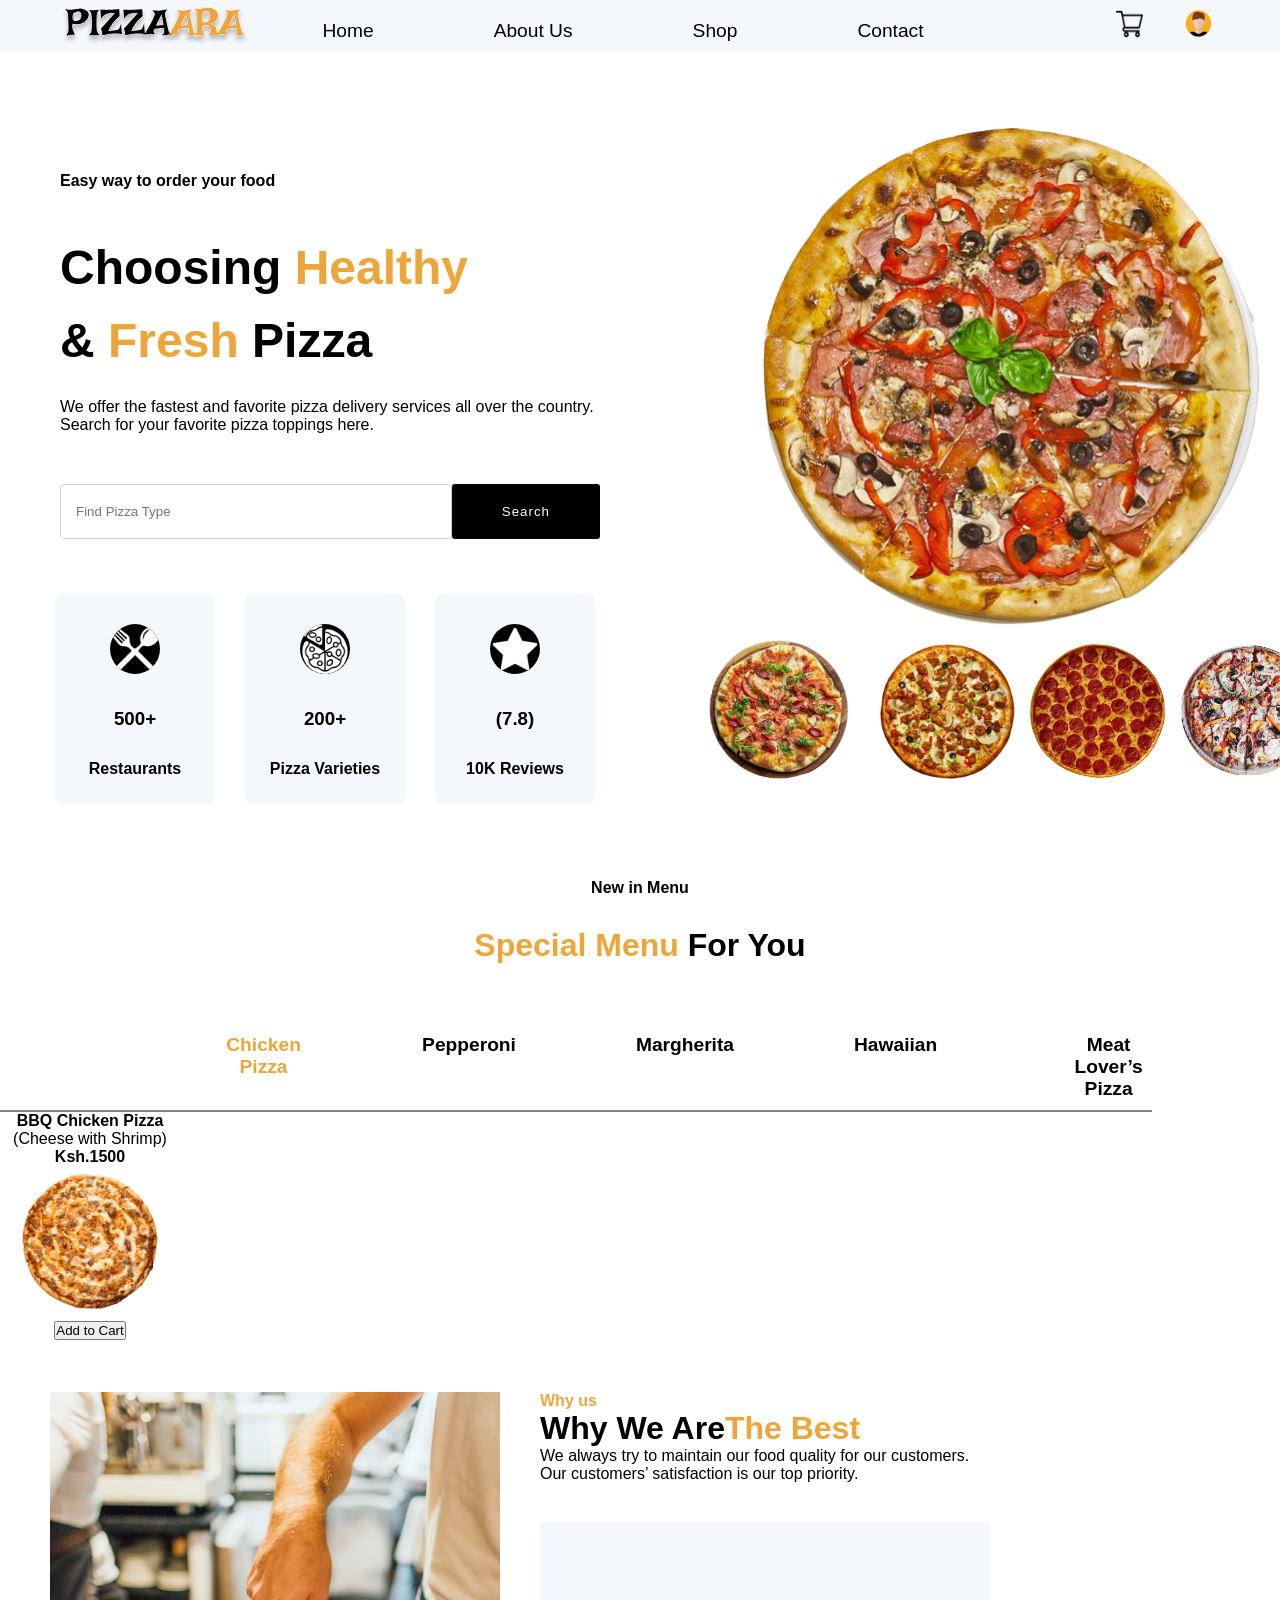
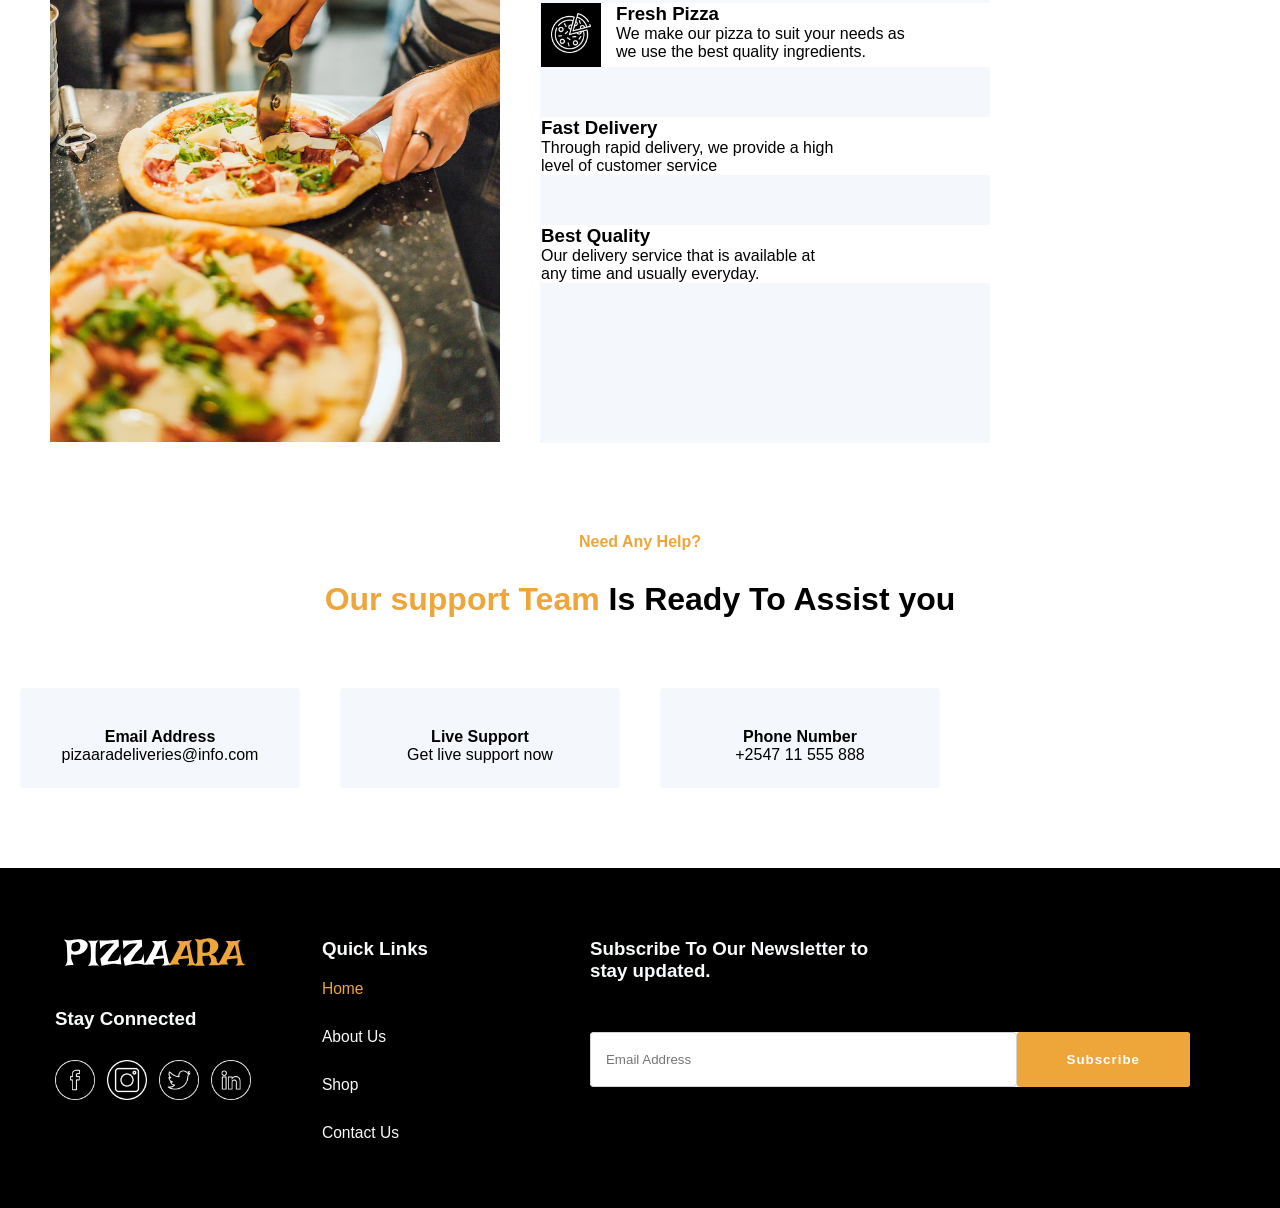
==== index.html @ d54c44d0 "pizzaara" ====
<!doctype html>
<html lang="en">
  <head>
    <meta charset="UTF-8" />
    <meta name="viewport" content="width=device-width, initial-scale=1.0" />
    <title>pizzaara</title>
    <link rel="stylesheet" href="css/style.css" />
  </head>
  <body>
    <nav class="r head">
      <div class="r">
        <img src="images/logo.svg" class="logo" />
      </div>
      <nav class="r">
        <ol class="r">
          <li class="g">Home</li>
          <li>About Us</li>
          <li>Shop</li>
          <li>Contact</li>
        </ol>
      </nav>
      <div class="up r">
        <div>
          <a href="#">
            <img
              src="images/shopping-cart.png"
              width="35"
              height="30"
              class="im n"
            />
          </a>
        </div>
        <div>
          <a href="#">
            <img src="images/avatar.png" width="35" height="30" class="im" />
          </a>
        </div>
      </div>
    </nav>
    <main class="main">
      <section class="section1">
        <div class="main1">
          <div>
            <div>
              <strong> <p class="par1">Easy way to order your food</p></strong>
            </div>
            <div class="dh1">
              <strong>
                <font size="15" class="top1"
                  >Choosing <span>Healthy</span></font
                >
                <br />
                <br />
                <font size="15"> & <span>Fresh</span> Pizza</font>
              </strong>
            </div>
            <p class="par1">
              We offer the fastest and favorite pizza delivery services all over
              the country.<br />
              Search for your favorite pizza toppings here.
            </p>
            <div class="input">
              <form>
                <img src="" alt="" />
                <input type="text" placeholder="Find Pizza Type" />
                <button type="submit">Search</button>
              </form>
            </div>
            <div class="s">
              <div id="icon">
                <img src="images/cutlery.png" class="icon" />
                <h3>500+</h3>
                <strong><p class="p1">Restaurants</p></strong>
              </div>
              <div id="icon">
                <img src="images/varieties.png" class="icon" />
                <h3>200+</h3>
                <strong> <p class="p1">Pizza Varieties</p></strong>
              </div>
              <div id="icon">
                <img src="images/star.png" class="icon" />
                <h3>(7.8)</h3>
                <strong><p class="p1">10K Reviews</p></strong>
              </div>
            </div>
          </div>
        </div>
        <div class="all1">
          <div class="min1">
            <div class="her1">
              <img src="images/hero-pizza.png" width="500" class="hero2" />
            </div>
            <div class="pizza">
              <div class="m">
                <img src="images/pizza-1.png" width="210" class="in-img er" />
              </div>
              <div class="inner">
                <div>
                  <img src="images/pizza-2.png" width="150" class="in-img r1" />
                </div>
                <div>
                  <img src="images/pizza-3.png" width="150" class="in-img r1" />
                </div>
                <div>
                  <img src="images/pizza-4.png" width="150" class="in-img r1" />
                </div>
              </div>
            </div>
          </div>
        </div>
      </section>
      <section class="section2">
        <h4>New in Menu</h4>
        <h2><span>Special Menu</span> For You</h2>
        <ol class="nav">
          <li><span>Chicken Pizza</span></li>
          <li>Pepperoni</li>
          <li>Margherita</li>
          <li>Hawaiian</li>
          <li>Meat Lover’s Pizza</li>
        </ol>
        <hr size="2" color="gray" width="90%" />
      </section>
      <div class="q">
        <h4>BBQ Chicken Pizza</h4>
        <p>(Cheese with Shrimp)</p>
        <h4>Ksh.1500</h4>
        <div class="top-div">
          <img
            src="images/barbecue-chicken-pizza.png"
            width="150px"
            class="e"
          />
        </div>
        <div class="bottom-div">
          <button>Add to Cart</button>
        </div>
      </div>
      <div class="form">
        <img src="images/why-us.png" width="450" height="650" />
        <div>
          <div class="why">
            <strong><span>Why us</span></strong>
            <h1>Why We Are<span>The Best</span></h1>
            <p>
              We always try to maintain our food quality for our customers.<br />
              Our customers’ satisfaction is our top priority.
            </p>
          </div>
          <div class="x1">
            <div class="x2">
              <div class="of">
                <div class="fresh1">
                  <div class="fresh">
                    <img src="images/fresh-pizza.png" width="40" />
                  </div>
                  <div class="place">
                    <h3>Fresh Pizza</h3>
                    <p>
                      We make our pizza to suit your needs as<br />
                      we use the best quality ingredients.
                    </p>
                  </div>
                </div>
              </div>
              <div class="of">
                <h3>Fast Delivery</h3>
                <p>
                  Through rapid delivery, we provide a high<br />
                  level of customer service
                </p>
              </div>
              <div class="of">
                <h3>Best Quality</h3>
                <p>
                  Our delivery service that is available at<br />
                  any time and usually everyday.
                </p>
              </div>
            </div>
          </div>
        </div>
      </div>
      <section class="sec2">
        <strong
          ><span><p>Need Any Help?</p></span></strong
        >
        <strong>
          <h2><span>Our support Team</span> Is Ready To Assist you</h2></strong
        >
        <div class="sect1">
          <div class="d1">
            <h4>Email Address</h4>
            <p>pizaaradeliveries@info.com</p>
          </div>
          <div class="d1">
            <h4>Live Support</h4>
            <p>Get live support now</p>
          </div>
          <div class="d1">
            <h4>Phone Number</h4>
            <p>+2547 11 555 888</p>
          </div>
        </div>
      </section>
    </main>

    <footer class="footer">
      <div class="foot">
        <div class="dimg">
          <div>
            <img src="images/logo_light.svg" class="logo blogo" />
            <div class="left">
              <strong><h3>Stay Connected</h3></strong>
              <div class="conect">
                <div>
                  <img src="images/facebook.png" width="40px" />
                </div>
                <div>
                  <img src="images/instagram.png" width="40px" />
                </div>
                <div>
                  <img src="images/twitter.png" width="40px" />
                </div>
                <div>
                  <img src="images/linkedin.png" width="40px" />
                </div>
              </div>
            </div>
          </div>
        </div>
        <div class="qlink">
          <strong><h3>Quick Links</h3></strong>
          <ol class="ol">
            <span><li>Home</li></span>
            <li>About Us</li>
            <li>Shop</li>
            <li>Contact Us</li>
          </ol>
        </div>
        <div class="email">
          <strong
            ><h3 class="h3">
              Subscribe To Our Newsletter to <br />
              stay updated.
            </h3></strong
          >
          <form>
            <input type="text" placeholder="Email Address" />
            <button type="submit" class="button">
              <strong>Subscribe</strong>
            </button>
          </form>
        </div>
      </div>
    </footer>
  </body>
</html>
---- css/style.css ----
* {
  margin: 0;
  padding: 0%;
  box-sizing: border-box;
  font-family: "Kanit", sans-serif;
}
.r {
  display: flex;
}
main {
  padding-top: 50px;
}
.h1 {
  padding-bottom: 30px;
  font-weight: bolder;
  font-size: xx-large;
}
li {
  list-style: none;
  padding-right: 120px;
  padding-top: 20px;
  padding-bottom: 10px;
  font-size: larger;
}
.head {
  background-color: #f4f7fb;
  align-items: center;
  justify-content: space-between;
}
.logo {
  padding-left: 50px;
  width: 250px;
}
.im {
  padding-right: 8px;
}
span {
  color: #eea539;
}
.up {
  padding-right: 60px;
  gap: 34px;
}
.input {
  width: 600px;
  height: 55px;
  background-color: #ffff;
  display: flex;
  padding-left: 60px;
}
form {
  background-color: #f9fafb;
  width: 600px;
  height: 55px;
  display: flex;
  border-radius: 4px;
}
form input {
  flex: 1;
  border: 0.2px solid#d3d3d3;
  outline: none;
  border-radius: 4px;
}
form button {
  background-color: black;
  padding: 10px 50px;
  border: none;
  outline: none;
  color: white;
  letter-spacing: 1px;
  border-radius: 3px;
}
.icon {
  background-color: black;
  width: 50px;
  height: 50px;
  border-radius: 50%;
  margin: 30px;
}
.pizza {
  display: flex;
  padding-top: 5px;
}
.p1 {
  padding-top: 30px;
}
#icon {
  background-color: #f4f7fb;
  border-radius: 8px;
  min-width: 160px;
  max-width: 220px;
  height: 210px;
  text-align: center;
  margin: 15px;
}
.dh1 {
  padding-left: 60px;
}
.main1 {
  display: flex;
  padding-top: 40px;
}
.logo {
  padding-left: 60px;
}
.section1 {
  display: flex;
}
.section2 {
  text-align: center;
}
.er {
  padding-left: 10px;
  padding-bottom: 10px;
}
.her1 {
  padding-left: 150px;
}
.r1 {
  padding-right: 15px;
}
.inner {
  padding-right: 10px;
  display: flex;
  padding-top: 10px;
}
.m {
  padding-left: 60px;
  padding-bottom: 50px;
}
.all1 {
  padding-top: 20px;
}
.par1 {
  padding-left: 60px;
  padding-bottom: 50px;
  padding-top: 30px;
}
.top1 {
  padding-bottom: 25px;
}
.min1 {
  padding-top: 6px;
}
.s {
  display: flex;
  padding-left: 40px;
  padding-top: 40px;
  padding-bottom: 60px;
}
footer {
  background-color: black;
  color: #f9fafb;
}
.nav {
  display: flex;
  padding-left: 225px;
  font-weight: bolder;
}
.why {
  padding-left: 40px;
}
hr {
  justify-self: center;
}
.q {
  background-color: white;
  width: 180px;
  height: 280px;
  align-items: center;
  text-align: center;
}
.form {
  display: flex;
  padding-left: 50px;
}
.of {
  background-color:white;

  margin-bottom: 50px;
}
.fresh1 {
  display: flex;
}
.fresh {
  background-color: black;
  padding: 10px 10px 10px 10px;
  border-radius: %;
}
.place{
  padding-left: 15px;
}
.x1 {
  background-color: #f4f7fb;
  height: 520px;
  margin: 40px;
  justify-items: ;
  width: 450px;

}
.x2 {
  padding-top: 80px;
  padding-left: 1px;
}
.footer {
  background-color: black;
  height: 340px;
}
.conect {
  padding-top: 30px;
  display: flex;
  gap: 12px;
}
.foot {
  display: flex;
  justify-content: space-between;
}
.button {
  background-color: #eea539;
  padding: 10px 50px;
  color: white;~
  border-radius: 2px;
}
.ol {
  font-size: small;
}
.email {
  padding-right: 90px;
  padding-top: 70px;
}
.h3 {
  padding-bottom: 50px;
}
button {
  cursor: pointer;
}
.qlink {
  padding-top: 70px;
}
.dimg {
  padding-top: 70px;
}
.left {
  padding-left: 55px;
}
.blogo {
  padding-bottom: 30px;
}
input[type="text"] {
  padding: 15px;
}
.sec2 {
  text-align: center;
  padding-bottom: 60px;
  justify-items: center;
  padding-top: 50px;
}
.d1 {
  background-color: #f4f7fb;
  border-radius: 4px;
  padding: 40px 30px 30px 30px;
  min-width: 280px;
  max-width: 360px;
  height: 100px;
  text-align: center;
  margin: 20px;
}
h2 {
  font-size: xx-large;
  padding-bottom: 50px;
  padding-top: 30px;
}
.sect1 {
  display: flex;
}
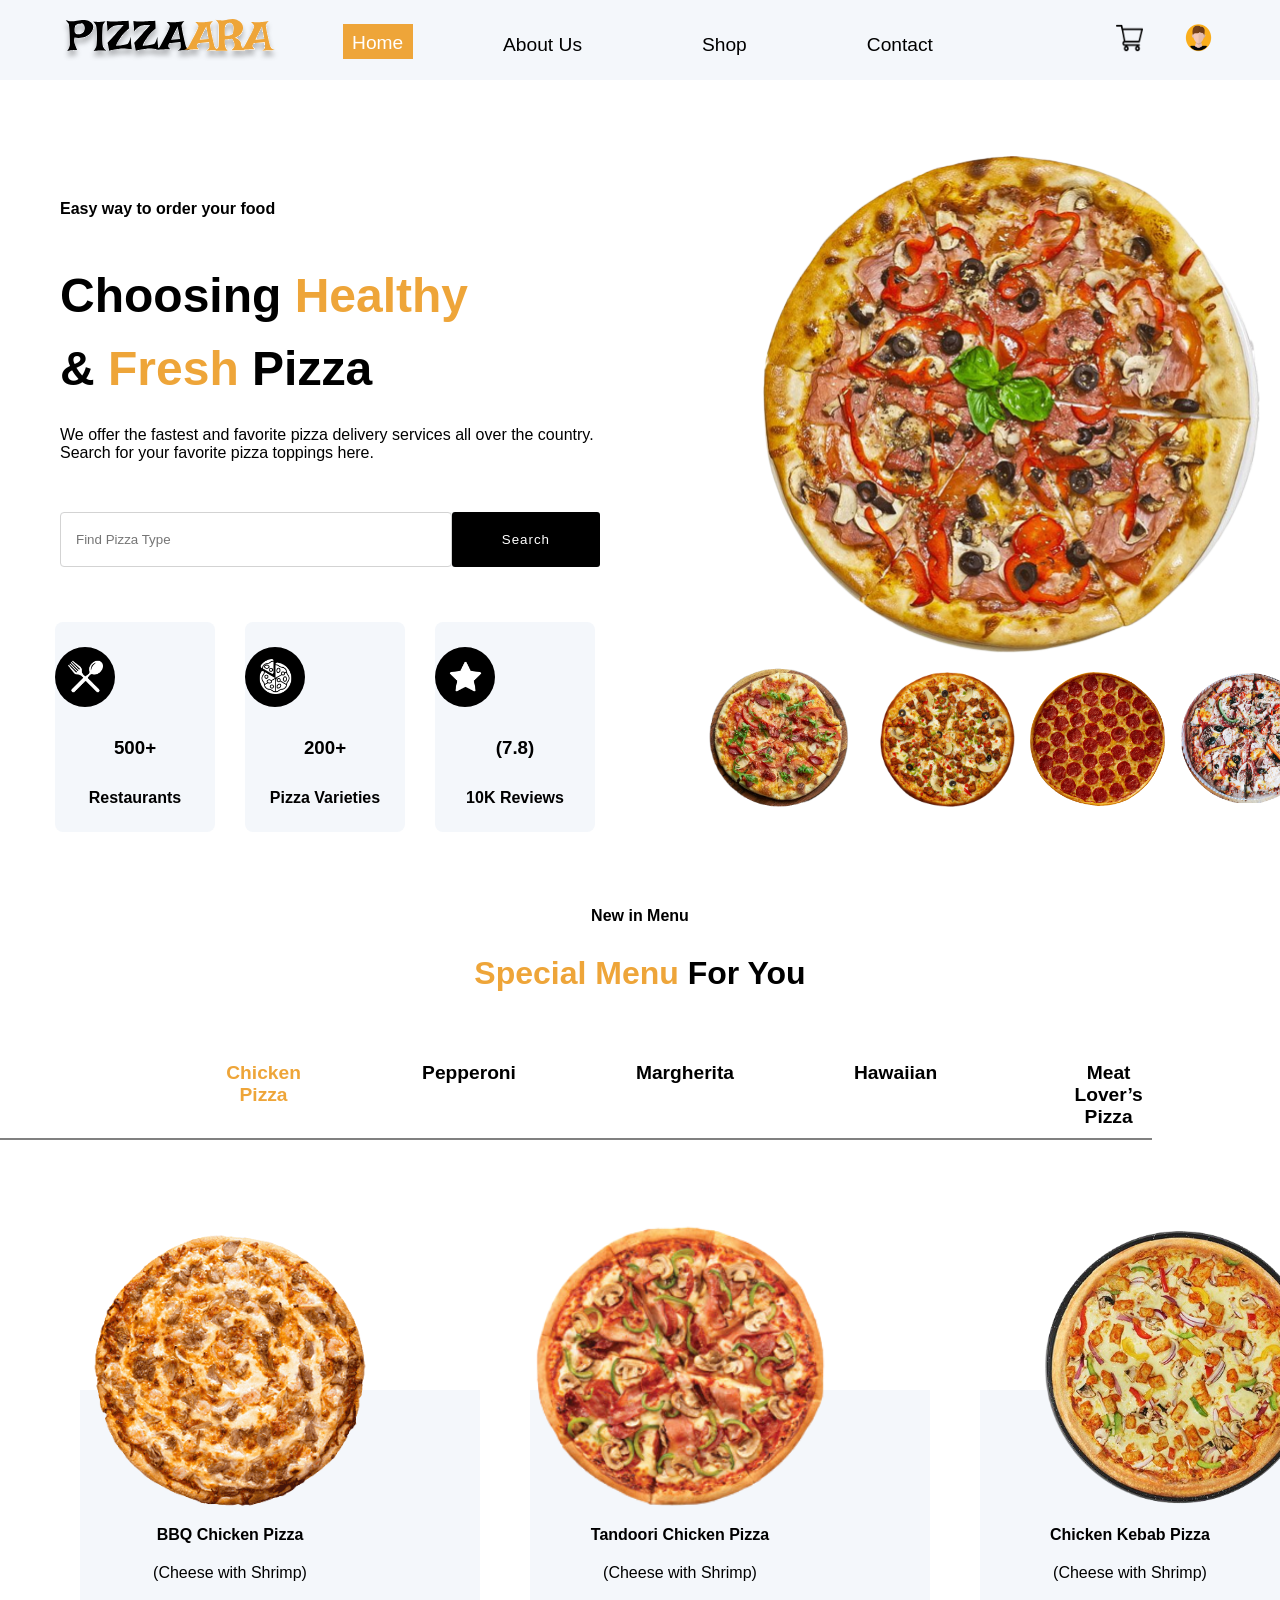
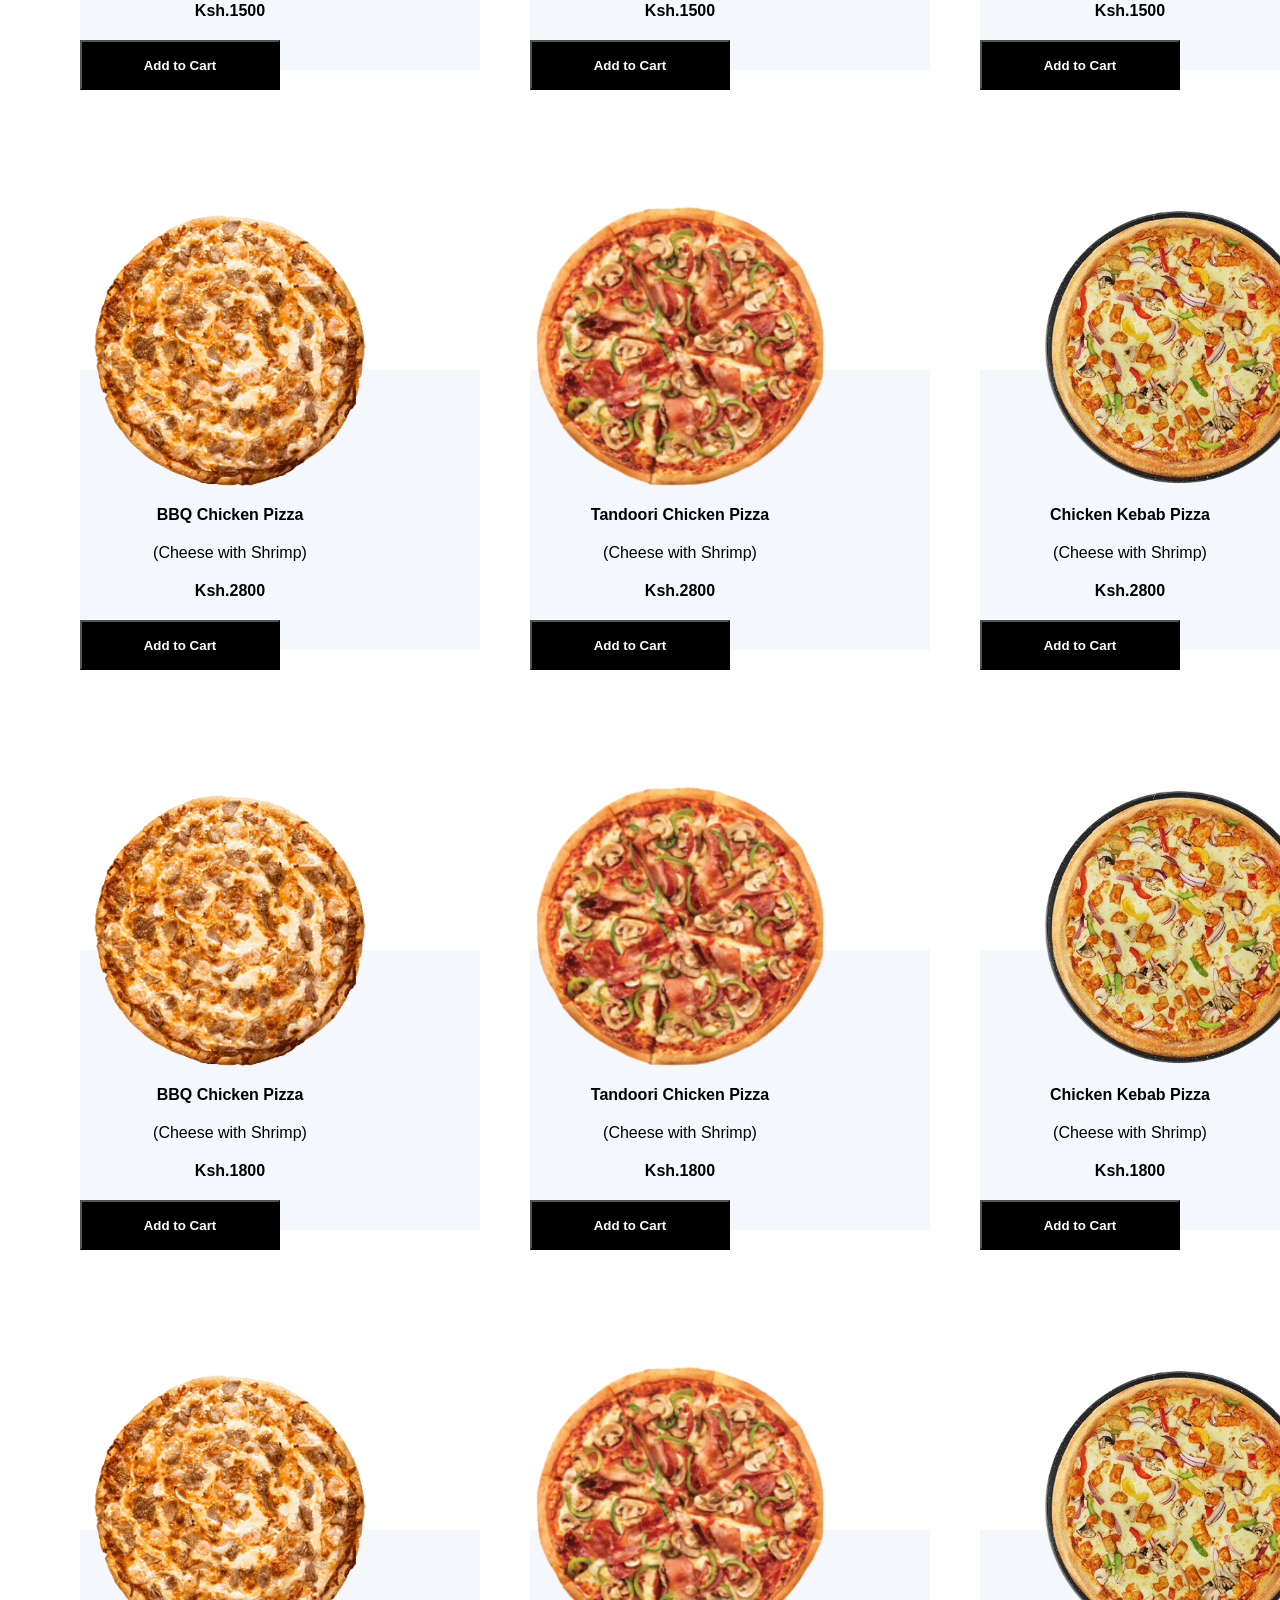
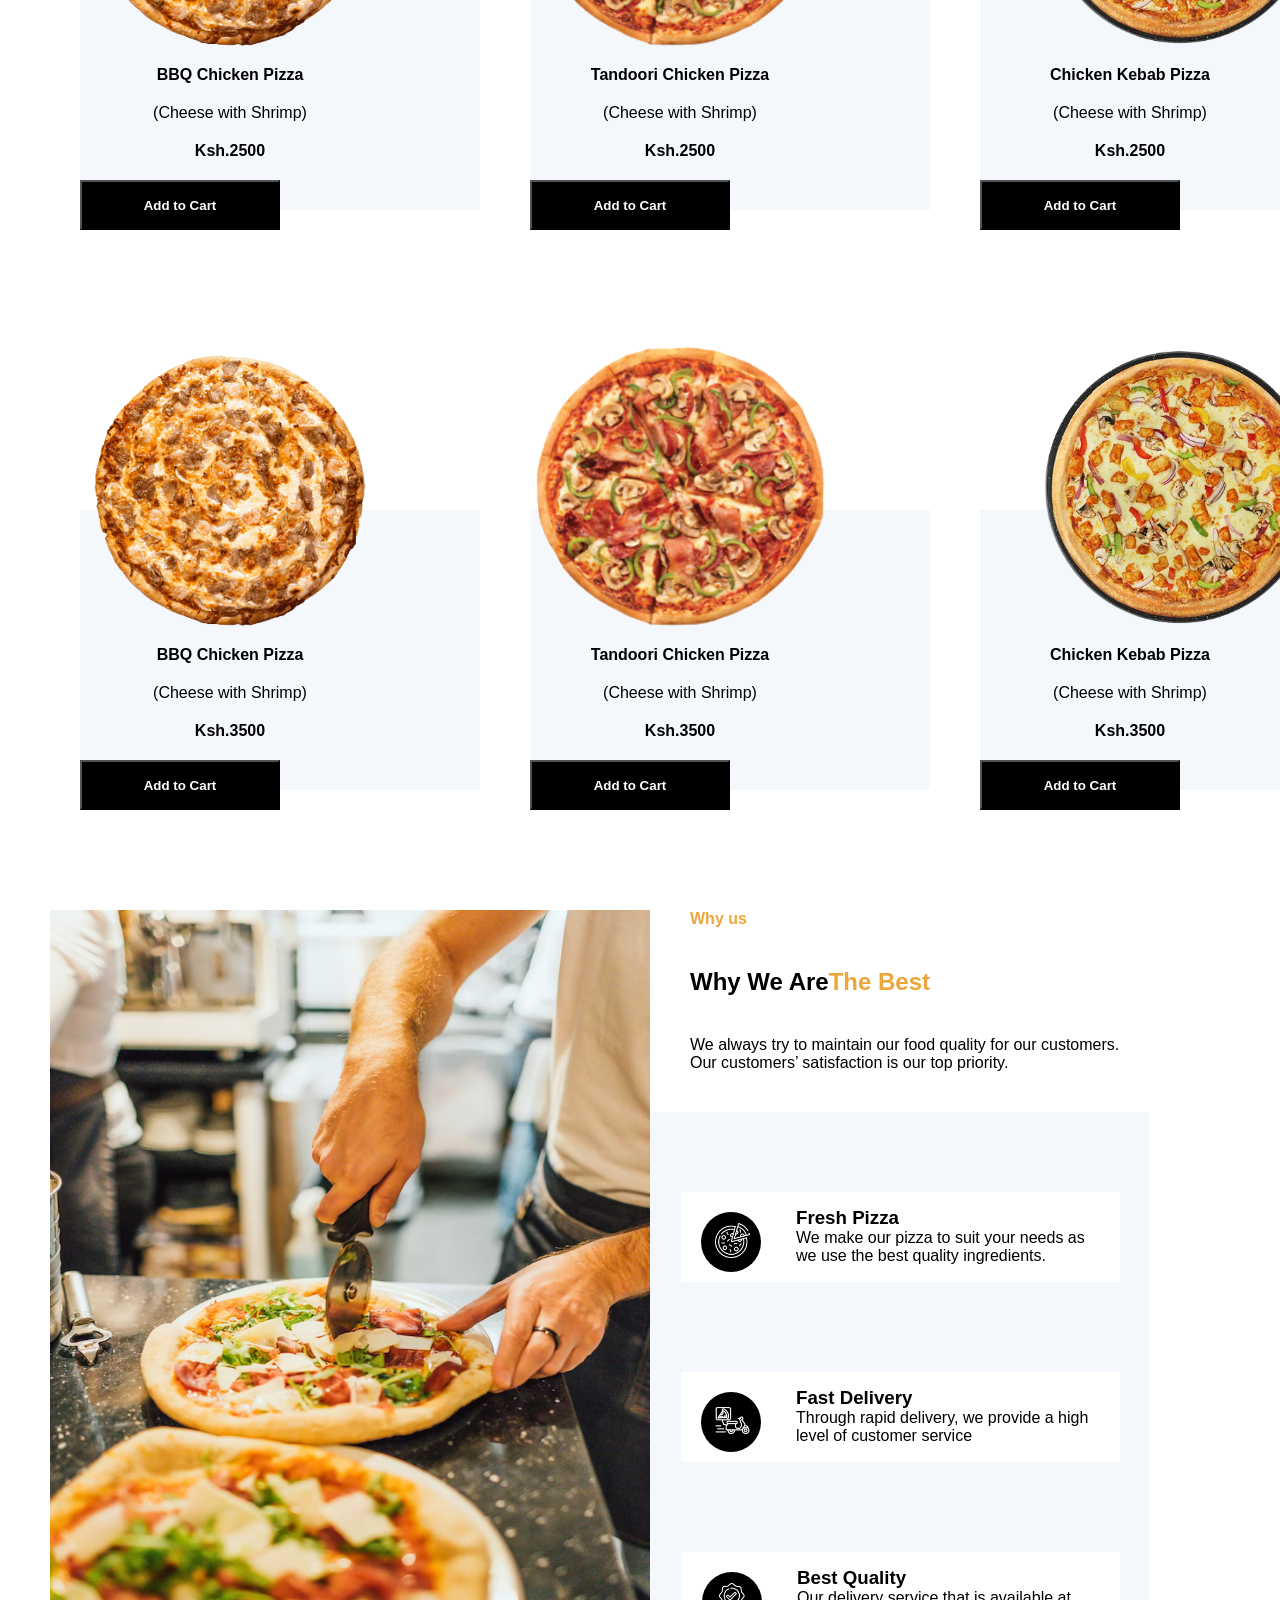
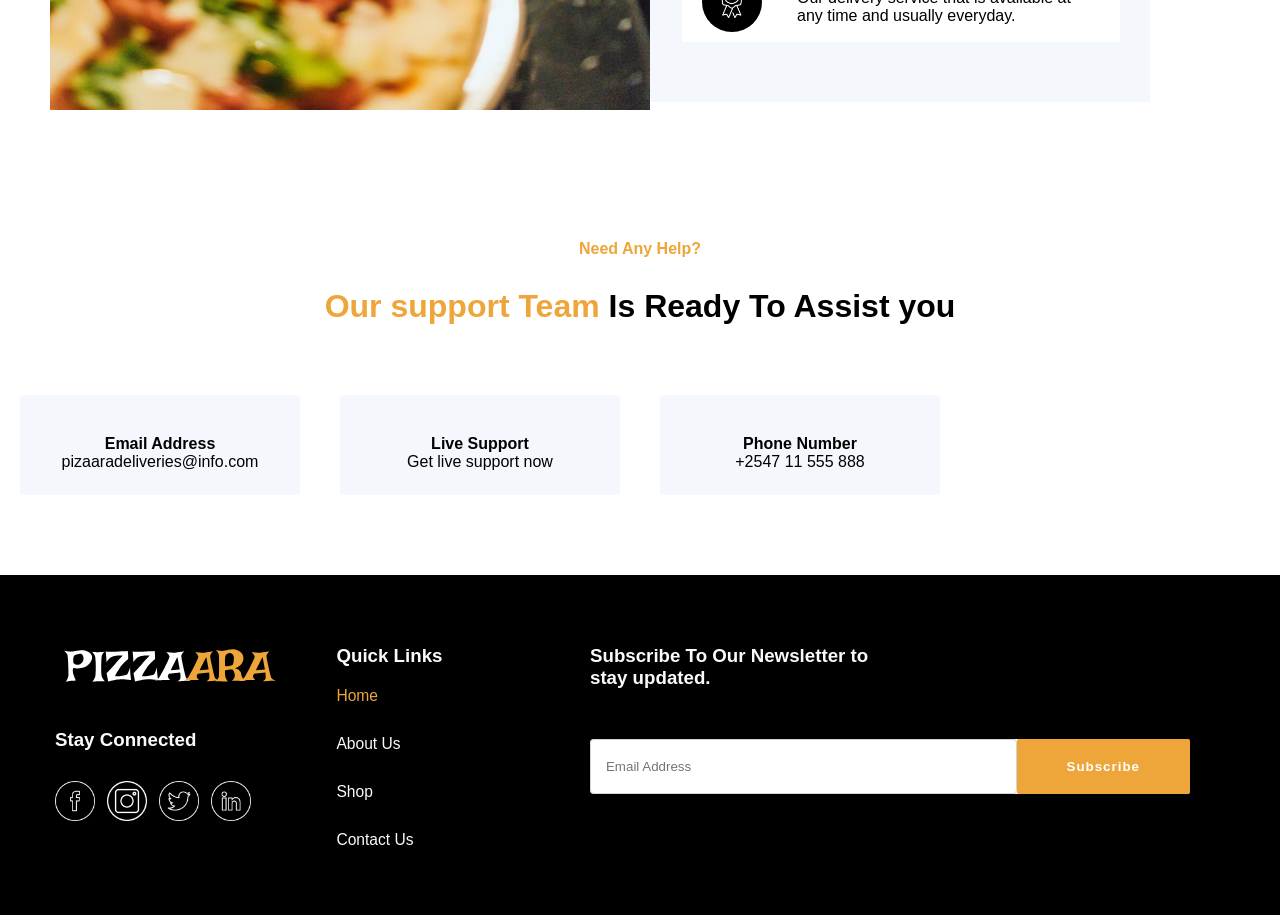
==== commit 6623acf3: "home-page" ====
--- a/index.html
+++ b/index.html
@@ -7,13 +7,18 @@
     <link rel="stylesheet" href="css/style.css" />
   </head>
   <body>
+
+
+    <!-- start of navbar -->
     <nav class="r head">
       <div class="r">
         <img src="images/logo.svg" class="logo" />
       </div>
       <nav class="r">
         <ol class="r">
-          <li class="g">Home</li>
+          <ol class="home">
+            <li class="g">Home</li>
+          </ol>
           <li>About Us</li>
           <li>Shop</li>
           <li>Contact</li>
@@ -37,6 +42,10 @@
         </div>
       </div>
     </nav>
+    <!-- End of navbar -->
+
+
+    <!-- start of Hero-section -->
     <main class="main">
       <section class="section1">
         <div class="main1">
@@ -61,24 +70,29 @@
             </p>
             <div class="input">
               <form>
-                <img src="" alt="" />
                 <input type="text" placeholder="Find Pizza Type" />
                 <button type="submit">Search</button>
               </form>
             </div>
             <div class="s">
               <div id="icon">
-                <img src="images/cutlery.png" class="icon" />
+                <div class="icon2">
+                  <img src="images/cutlery.png" class="icon" />
+                </div>
                 <h3>500+</h3>
                 <strong><p class="p1">Restaurants</p></strong>
               </div>
               <div id="icon">
-                <img src="images/varieties.png" class="icon" />
+                <div class="icon2">
+                  <img src="images/varieties.png" class="icon" />
+                </div>
                 <h3>200+</h3>
                 <strong> <p class="p1">Pizza Varieties</p></strong>
               </div>
               <div id="icon">
-                <img src="images/star.png" class="icon" />
+                <div class="icon2">
+                  <img src="images/star.png" class="icon" />
+                </div>
                 <h3>(7.8)</h3>
                 <strong><p class="p1">10K Reviews</p></strong>
               </div>
@@ -121,41 +135,322 @@
         </ol>
         <hr size="2" color="gray" width="90%" />
       </section>
-      <div class="q">
-        <h4>BBQ Chicken Pizza</h4>
-        <p>(Cheese with Shrimp)</p>
-        <h4>Ksh.1500</h4>
-        <div class="top-div">
-          <img
-            src="images/barbecue-chicken-pizza.png"
-            width="150px"
-            class="e"
-          />
-        </div>
-        <div class="bottom-div">
-          <button>Add to Cart</button>
-        </div>
-      </div>
-      <div class="form">
-        <img src="images/why-us.png" width="450" height="650" />
-        <div>
-          <div class="why">
-            <strong><span>Why us</span></strong>
-            <h1>Why We Are<span>The Best</span></h1>
-            <p>
-              We always try to maintain our food quality for our customers.<br />
-              Our customers’ satisfaction is our top priority.
-            </p>
+      <section class="qs">
+        <div>
+          <div class="q2">
+            <div class="q">
+              <div class="top-div">
+                <img
+                  src="images/barbecue-chicken-pizza.png"
+                  width="300"
+                  class="e"
+                />
+              </div>
+              <div class="qA">
+                <h4 class="qa">BBQ Chicken Pizza</h4>
+                <p class="qa">(Cheese with Shrimp)</p>
+                <h4 class="qa">Ksh.1500</h4>
+              </div>
+              <div class="bottom-div">
+                <button class="button2"><strong>Add to Cart</strong></button>
+              </div>
+            </div>
+          </div>
+        </div>
+        <div>
+          <div class="q2">
+            <div class="q">
+              <div class="top-div">
+                <img src="images/tandoori-chicken.png" width="300" class="e" />
+              </div>
+              <div class="qA">
+                <h4 class="qa">Tandoori Chicken Pizza</h4>
+                <p class="qa">(Cheese with Shrimp)</p>
+                <h4 class="qa">Ksh.1500</h4>
+              </div>
+              <div class="bottom-div">
+                <button class="button2"><strong>Add to Cart</strong></button>
+              </div>
+            </div>
+          </div>
+        </div>
+        <div>
+          <div class="q2">
+            <div class="q">
+              <div class="top-div">
+                <img src="images/chicken-kebab.png" width="400" class="e" />
+              </div>
+              <div class="qA">
+                <h4 class="qa">Chicken Kebab Pizza</h4>
+                <p class="qa">(Cheese with Shrimp)</p>
+                <h4 class="qa">Ksh.1500</h4>
+              </div>
+              <div class="bottom-div">
+                <button class="button2"><strong>Add to Cart</strong></button>
+              </div>
+            </div>
+          </div>
+        </div>
+      </section>
+
+      <section class="qs">
+        <div>
+          <div class="q2">
+            <div class="q">
+              <div class="top-div">
+                <img
+                  src="images/barbecue-chicken-pizza.png"
+                  width="300"
+                  class="e"
+                />
+              </div>
+              <div class="qA">
+                <h4 class="qa">BBQ Chicken Pizza</h4>
+                <p class="qa">(Cheese with Shrimp)</p>
+                <h4 class="qa">Ksh.2800</h4>
+              </div>
+              <div class="bottom-div">
+                <button class="button2"><strong>Add to Cart</strong></button>
+              </div>
+            </div>
+          </div>
+        </div>
+        <div>
+          <div class="q2">
+            <div class="q">
+              <div class="top-div">
+                <img src="images/tandoori-chicken.png" width="300" class="e" />
+              </div>
+              <div class="qA">
+                <h4 class="qa">Tandoori Chicken Pizza</h4>
+                <p class="qa">(Cheese with Shrimp)</p>
+                <h4 class="qa">Ksh.2800</h4>
+              </div>
+              <div class="bottom-div">
+                <button class="button2"><strong>Add to Cart</strong></button>
+              </div>
+            </div>
+          </div>
+        </div>
+        <div>
+          <div class="q2">
+            <div class="q">
+              <div class="top-div">
+                <img src="images/chicken-kebab.png" width="400" class="e" />
+              </div>
+              <div class="qA">
+                <h4 class="qa">Chicken Kebab Pizza</h4>
+                <p class="qa">(Cheese with Shrimp)</p>
+                <h4 class="qa">Ksh.2800</h4>
+              </div>
+              <div class="bottom-div">
+                <button class="button2"><strong>Add to Cart</strong></button>
+              </div>
+            </div>
+          </div>
+        </div>
+      </section>
+
+      <section class="qs">
+        <div>
+          <div class="q2">
+            <div class="q">
+              <div class="top-div">
+                <img
+                  src="images/barbecue-chicken-pizza.png"
+                  width="300"
+                  class="e"
+                />
+              </div>
+              <div class="qA">
+                <h4 class="qa">BBQ Chicken Pizza</h4>
+                <p class="qa">(Cheese with Shrimp)</p>
+                <h4 class="qa">Ksh.1800</h4>
+              </div>
+              <div class="bottom-div">
+                <button class="button2"><strong>Add to Cart</strong></button>
+              </div>
+            </div>
+          </div>
+        </div>
+        <div>
+          <div class="q2">
+            <div class="q">
+              <div class="top-div">
+                <img src="images/tandoori-chicken.png" width="300" class="e" />
+              </div>
+              <div class="qA">
+                <h4 class="qa">Tandoori Chicken Pizza</h4>
+                <p class="qa">(Cheese with Shrimp)</p>
+                <h4 class="qa">Ksh.1800</h4>
+              </div>
+              <div class="bottom-div">
+                <button class="button2"><strong>Add to Cart</strong></button>
+              </div>
+            </div>
+          </div>
+        </div>
+        <div>
+          <div class="q2">
+            <div class="q">
+              <div class="top-div">
+                <img src="images/chicken-kebab.png" width="400" class="e" />
+              </div>
+              <div class="qA">
+                <h4 class="qa">Chicken Kebab Pizza</h4>
+                <p class="qa">(Cheese with Shrimp)</p>
+                <h4 class="qa">Ksh.1800</h4>
+              </div>
+              <div class="bottom-div">
+                <button class="button2"><strong>Add to Cart</strong></button>
+              </div>
+            </div>
+          </div>
+        </div>
+      </section>
+
+      <section class="qs">
+        <div>
+          <div class="q2">
+            <div class="q">
+              <div class="top-div">
+                <img
+                  src="images/barbecue-chicken-pizza.png"
+                  width="300"
+                  class="e"
+                />
+              </div>
+              <div class="qA">
+                <h4 class="qa">BBQ Chicken Pizza</h4>
+                <p class="qa">(Cheese with Shrimp)</p>
+                <h4 class="qa">Ksh.2500</h4>
+              </div>
+              <div class="bottom-div">
+                <button class="button2"><strong>Add to Cart</strong></button>
+              </div>
+            </div>
+          </div>
+        </div>
+        <div>
+          <div class="q2">
+            <div class="q">
+              <div class="top-div">
+                <img src="images/tandoori-chicken.png" width="300" class="e" />
+              </div>
+              <div class="qA">
+                <h4 class="qa">Tandoori Chicken Pizza</h4>
+                <p class="qa">(Cheese with Shrimp)</p>
+                <h4 class="qa">Ksh.2500</h4>
+              </div>
+              <div class="bottom-div">
+                <button class="button2"><strong>Add to Cart</strong></button>
+              </div>
+            </div>
+          </div>
+        </div>
+        <div>
+          <div class="q2">
+            <div class="q">
+              <div class="top-div">
+                <img src="images/chicken-kebab.png" width="400" class="e" />
+              </div>
+              <div class="qA">
+                <h4 class="qa">Chicken Kebab Pizza</h4>
+                <p class="qa">(Cheese with Shrimp)</p>
+                <h4 class="qa">Ksh.2500</h4>
+              </div>
+              <div class="bottom-div">
+                <button class="button2"><strong>Add to Cart</strong></button>
+              </div>
+            </div>
+          </div>
+        </div>
+      </section>
+
+      <section class="qs">
+        <div>
+          <div class="q2">
+            <div class="q">
+              <div class="top-div">
+                <img
+                  src="images/barbecue-chicken-pizza.png"
+                  width="300"
+                  class="e"
+                />
+              </div>
+              <div class="qA">
+                <h4 class="qa">BBQ Chicken Pizza</h4>
+                <p class="qa">(Cheese with Shrimp)</p>
+                <h4 class="qa">Ksh.3500</h4>
+              </div>
+              <div class="bottom-div">
+                <button class="button2"><strong>Add to Cart</strong></button>
+              </div>
+            </div>
+          </div>
+        </div>
+        <div>
+          <div class="q2">
+            <div class="q">
+              <div class="top-div">
+                <img src="images/tandoori-chicken.png" width="300" class="e" />
+              </div>
+              <div class="qA">
+                <h4 class="qa">Tandoori Chicken Pizza</h4>
+                <p class="qa">(Cheese with Shrimp)</p>
+                <h4 class="qa">Ksh.3500</h4>
+              </div>
+              <div class="bottom-div">
+                <button class="button2"><strong>Add to Cart</strong></button>
+              </div>
+            </div>
+          </div>
+        </div>
+        <div>
+          <div class="q2">
+            <div class="q">
+              <div class="top-div">
+                <img src="images/chicken-kebab.png" width="400" class="e" />
+              </div>
+              <div class="qA">
+                <h4 class="qa">Chicken Kebab Pizza</h4>
+                <p class="qa">(Cheese with Shrimp)</p>
+                <h4 class="qa">Ksh.3500</h4>
+              </div>
+              <div class="bottom-div">
+                <button class="button2"><strong>Add to Cart</strong></button>
+              </div>
+            </div>
+          </div>
+        </div>
+      </section>
+
+      <section class="section3">
+        <div class="form">
+          <img src="images/why-us.png" width="600" height="800" />
+        </div>
+        <div>
+          <div>
+            <div class="why">
+              <strong
+                ><p class="why1"><span>Why us</span></p></strong
+              >
+              <h1 class="why1">Why We Are<span>The Best</span></h1>
+              <p>
+                We always try to maintain our food quality for our customers.<br />
+                Our customers’ satisfaction is our top priority.
+              </p>
+            </div>
           </div>
           <div class="x1">
             <div class="x2">
               <div class="of">
                 <div class="fresh1">
-                  <div class="fresh">
-                    <img src="images/fresh-pizza.png" width="40" />
+                  <div class="icon3">
+                    <img src="images/fresh-pizza.png" width="35" class="im1" />
                   </div>
                   <div class="place">
-                    <h3>Fresh Pizza</h3>
+                    <strong><h3>Fresh Pizza</h3></strong>
                     <p>
                       We make our pizza to suit your needs as<br />
                       we use the best quality ingredients.
@@ -163,24 +458,46 @@
                   </div>
                 </div>
               </div>
+            </div>
+            <div class="x2">
               <div class="of">
-                <h3>Fast Delivery</h3>
-                <p>
-                  Through rapid delivery, we provide a high<br />
-                  level of customer service
-                </p>
-              </div>
-              <div class="of">
-                <h3>Best Quality</h3>
-                <p>
-                  Our delivery service that is available at<br />
-                  any time and usually everyday.
-                </p>
-              </div>
-            </div>
-          </div>
-        </div>
-      </div>
+                <div class="fresh1">
+                  <div class="icon3">
+                    <img
+                      src="images/fast-delivery.png"
+                      width="35"
+                      class="im1"
+                    />
+                  </div>
+                  <div class="place">
+                    <strong><h3>Fast Delivery</h3></strong>
+                    <p>
+                      Through rapid delivery, we provide a high<br />
+                      level of customer service
+                    </p>
+                  </div>
+                </div>
+              </div>
+              <div class="x2">
+                <div class="of">
+                  <div class="fresh1">
+                    <div class="icon3">
+                      <img src="images/quality.png" width="35" class="om" />
+                    </div>
+                    <div class="place">
+                      <strong><h3>Best Quality</h3></strong>
+                      <p>
+                        Our delivery service that is available at<br />
+                        any time and usually everyday.
+                      </p>
+                    </div>
+                  </div>
+                </div>
+              </div>
+            </div>
+          </div>
+        </div>
+      </section>
       <section class="sec2">
         <strong
           ><span><p>Need Any Help?</p></span></strong
@@ -204,7 +521,10 @@
         </div>
       </section>
     </main>
-
+<!-- End of Hero-section -->
+
+
+<!-- Start of Footer -->
     <footer class="footer">
       <div class="foot">
         <div class="dimg">
@@ -254,5 +574,8 @@
         </div>
       </div>
     </footer>
+    <!-- End of Footer -->
+
+
   </body>
 </html>
--- a/css/style.css
+++ b/css/style.css
@@ -6,6 +6,7 @@
 }
 .r {
   display: flex;
+  align-content: center;
 }
 main {
   padding-top: 50px;
@@ -22,6 +23,10 @@
   padding-bottom: 10px;
   font-size: larger;
 }
+.om {
+  margin-left: 17px;
+  margin-top: 11px;
+}
 .head {
   background-color: #f4f7fb;
   align-items: center;
@@ -29,7 +34,8 @@
 }
 .logo {
   padding-left: 50px;
-  width: 250px;
+  width: 280px;
+  height: 80px;
 }
 .im {
   padding-right: 8px;
@@ -72,10 +78,34 @@
 }
 .icon {
   background-color: black;
-  width: 50px;
-  height: 50px;
+  width: 35px;
+  height: 35px;
+  /* border-radius: 50%; */
+  margin:;
+  justify-self: center;
+  margin-top: 12px;
+}
+.icon2 {
   border-radius: 50%;
-  margin: 30px;
+  width: 60px;
+  height: 60px;
+  background-color: black;
+  justify-self: center;
+  margin-top: 25px;
+  margin-bottom: 30px;
+}
+.icon3 {
+  border-radius: 50%;
+  width: 60px;
+  height: 60px;
+  background-color: black;
+  justify-self: center;
+  margin-top: 10px;
+  margin: 20px;
+}
+.im1 {
+  margin-left: 14px;
+  margin-top: 11px;
 }
 .pizza {
   display: flex;
@@ -159,25 +189,81 @@
 }
 .why {
   padding-left: 40px;
+  margin-top: 70px;
 }
 hr {
   justify-self: center;
 }
 .q {
+  background-color:;
+  width: 300px;
+  height: px;
+  justify-items: center;
+  position: absolute;
+  bottom: -20px;
+  margin-top: 150px;
+}
+.q2 {
+  position: relative;
+  background-color: #f4f7fb;
+  width: 400px;
+  height: 280px;
+  justify-items: center;
+  top: 100px;
+  margin-left: 50px;
+  margin-top: 150px;
+}
+.qA {
+  /* padding-bottom: 30px; */
+  text-align: center;
+}
+.qa {
+  margin-bottom: 20px;
+}
+.top-div {
+  position: relative;
+}
+.qs {
+  display: flex;
+  justify-items: center;
+  margin-left: 30px;
+  margin-bottom: 150px;
+}
+.bottom-div {
+  position: relative;
+}
+.button2 {
+  width: 200px;
+  height: 50px;
+  background-color: black;
+  color: white;
+}
+.home {
+  background-color: #eea539;
+  width: 70px;
+  height: 35px;
+  color: white;
+  margin-right: 90px;
+  margin-top: 10px;
+  position: relative;
+}
+.g {
+  /* justify-self: center; */
+  position: absolute;
+  bottom: -5px;
+  left: 9px;
+}
+.form {
+  display: flex;
+  padding-left: 50px;
+  padding-top: 70px;
+  padding-bottom: 80px;
+}
+.of {
   background-color: white;
-  width: 180px;
-  height: 280px;
-  align-items: center;
-  text-align: center;
-}
-.form {
-  display: flex;
-  padding-left: 50px;
-}
-.of {
-  background-color:white;
-
+  margin: 30px;
   margin-bottom: 50px;
+  height: 90px;
 }
 .fresh1 {
   display: flex;
@@ -185,21 +271,28 @@
 .fresh {
   background-color: black;
   padding: 10px 10px 10px 10px;
-  border-radius: %;
-}
-.place{
+}
+.place {
   padding-left: 15px;
+  padding-top: 15px;
+}
+.why1 {
+  padding-bottom: 40px;
+}
+.section3 {
+  display: flex;
+  margin-top: 80px;
 }
 .x1 {
   background-color: #f4f7fb;
-  height: 520px;
-  margin: 40px;
-  justify-items: ;
-  width: 450px;
-
+  height: 590px;
+  margin-top: 40px;
+  padding-top: 40px;
+  width: 500px;
+  padding-bottom: 50px;
 }
 .x2 {
-  padding-top: 80px;
+  padding-top: 10px;
   padding-left: 1px;
 }
 .footer {
@@ -218,7 +311,7 @@
 .button {
   background-color: #eea539;
   padding: 10px 50px;
-  color: white;~
+  color: white;
   border-radius: 2px;
 }
 .ol {
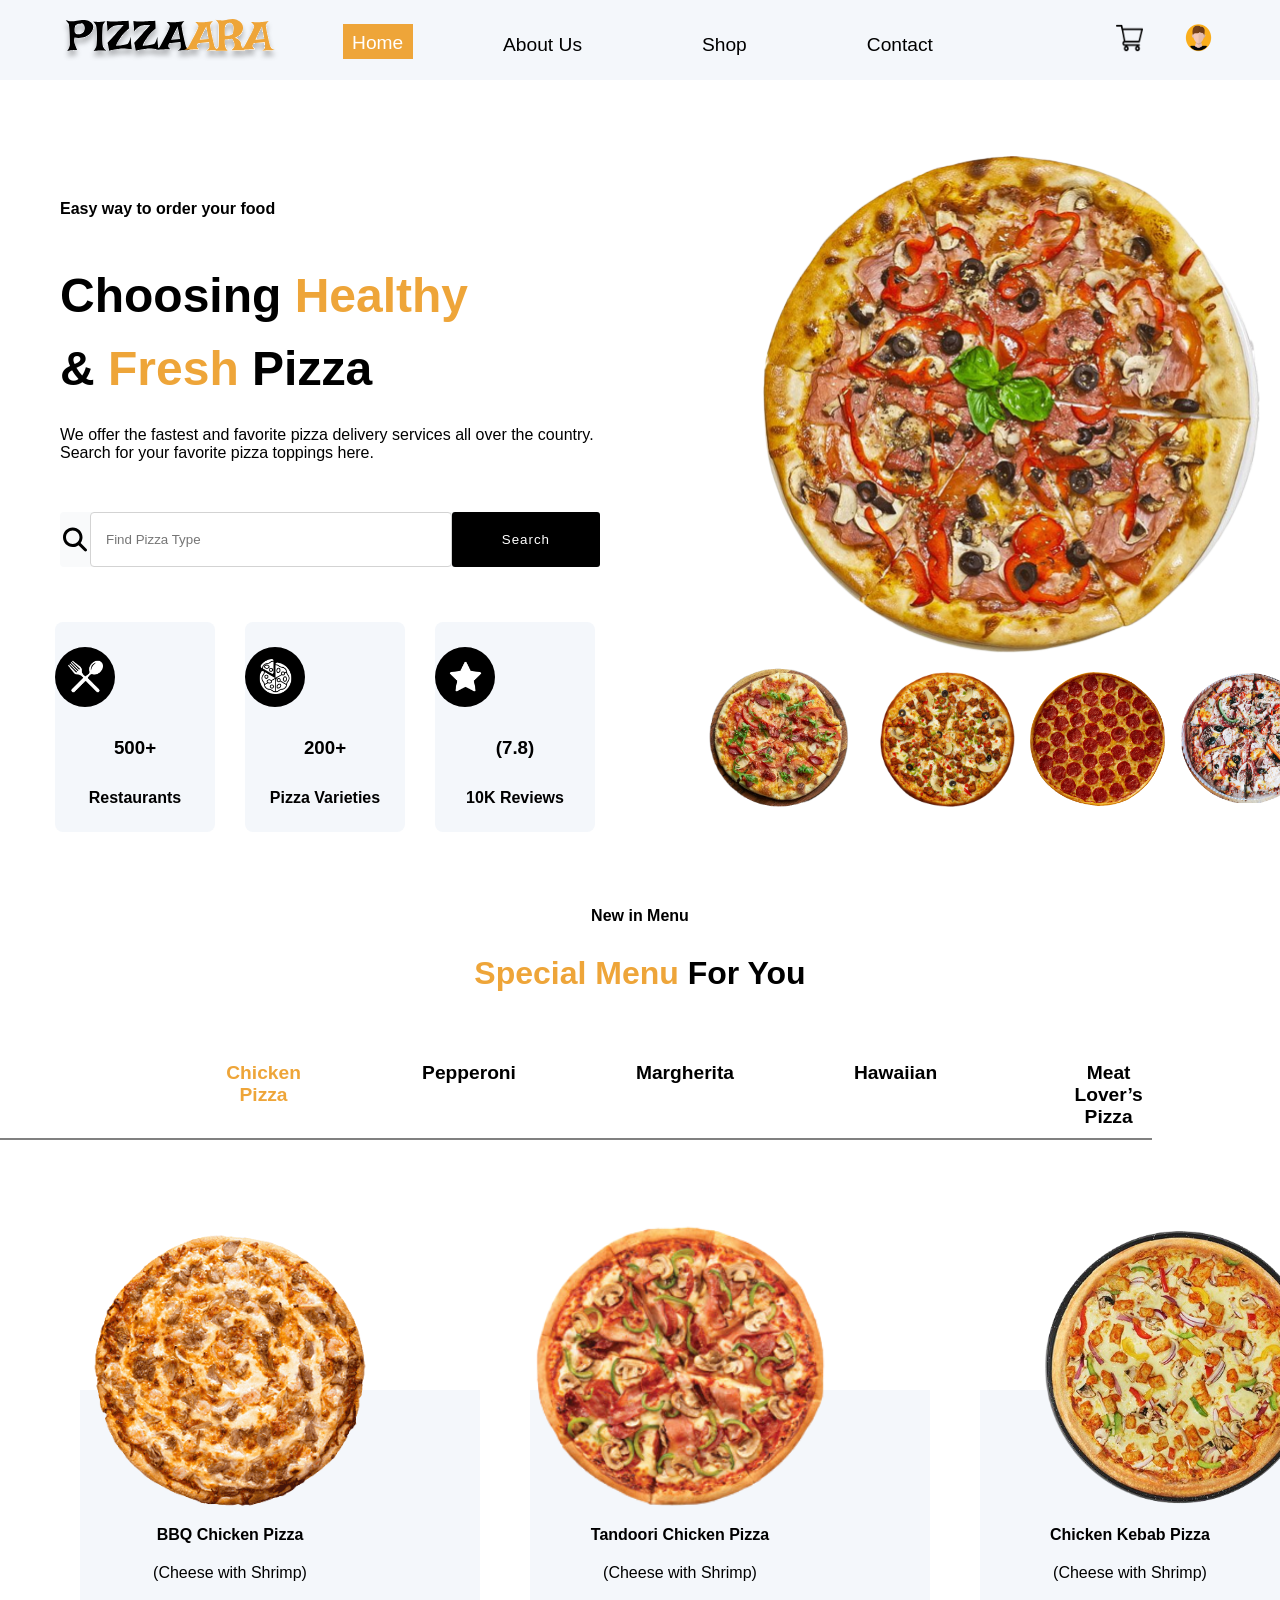
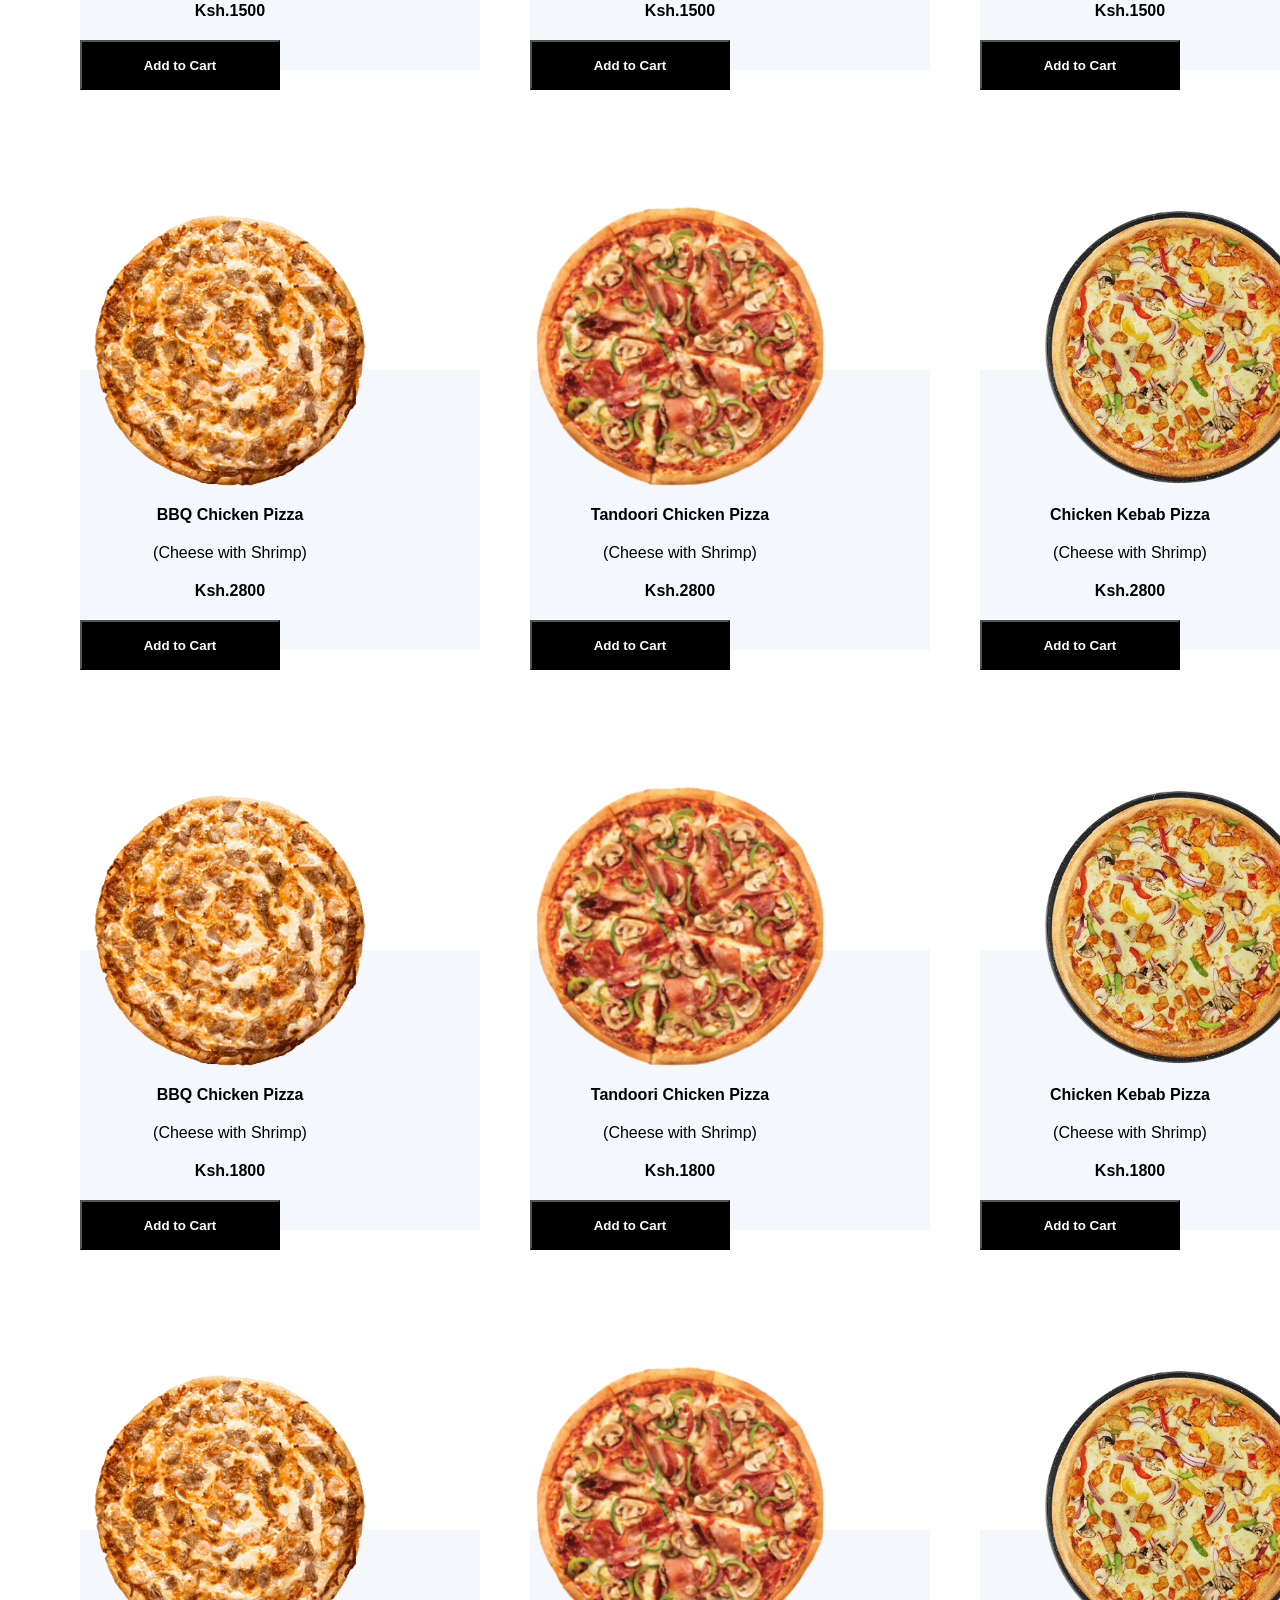
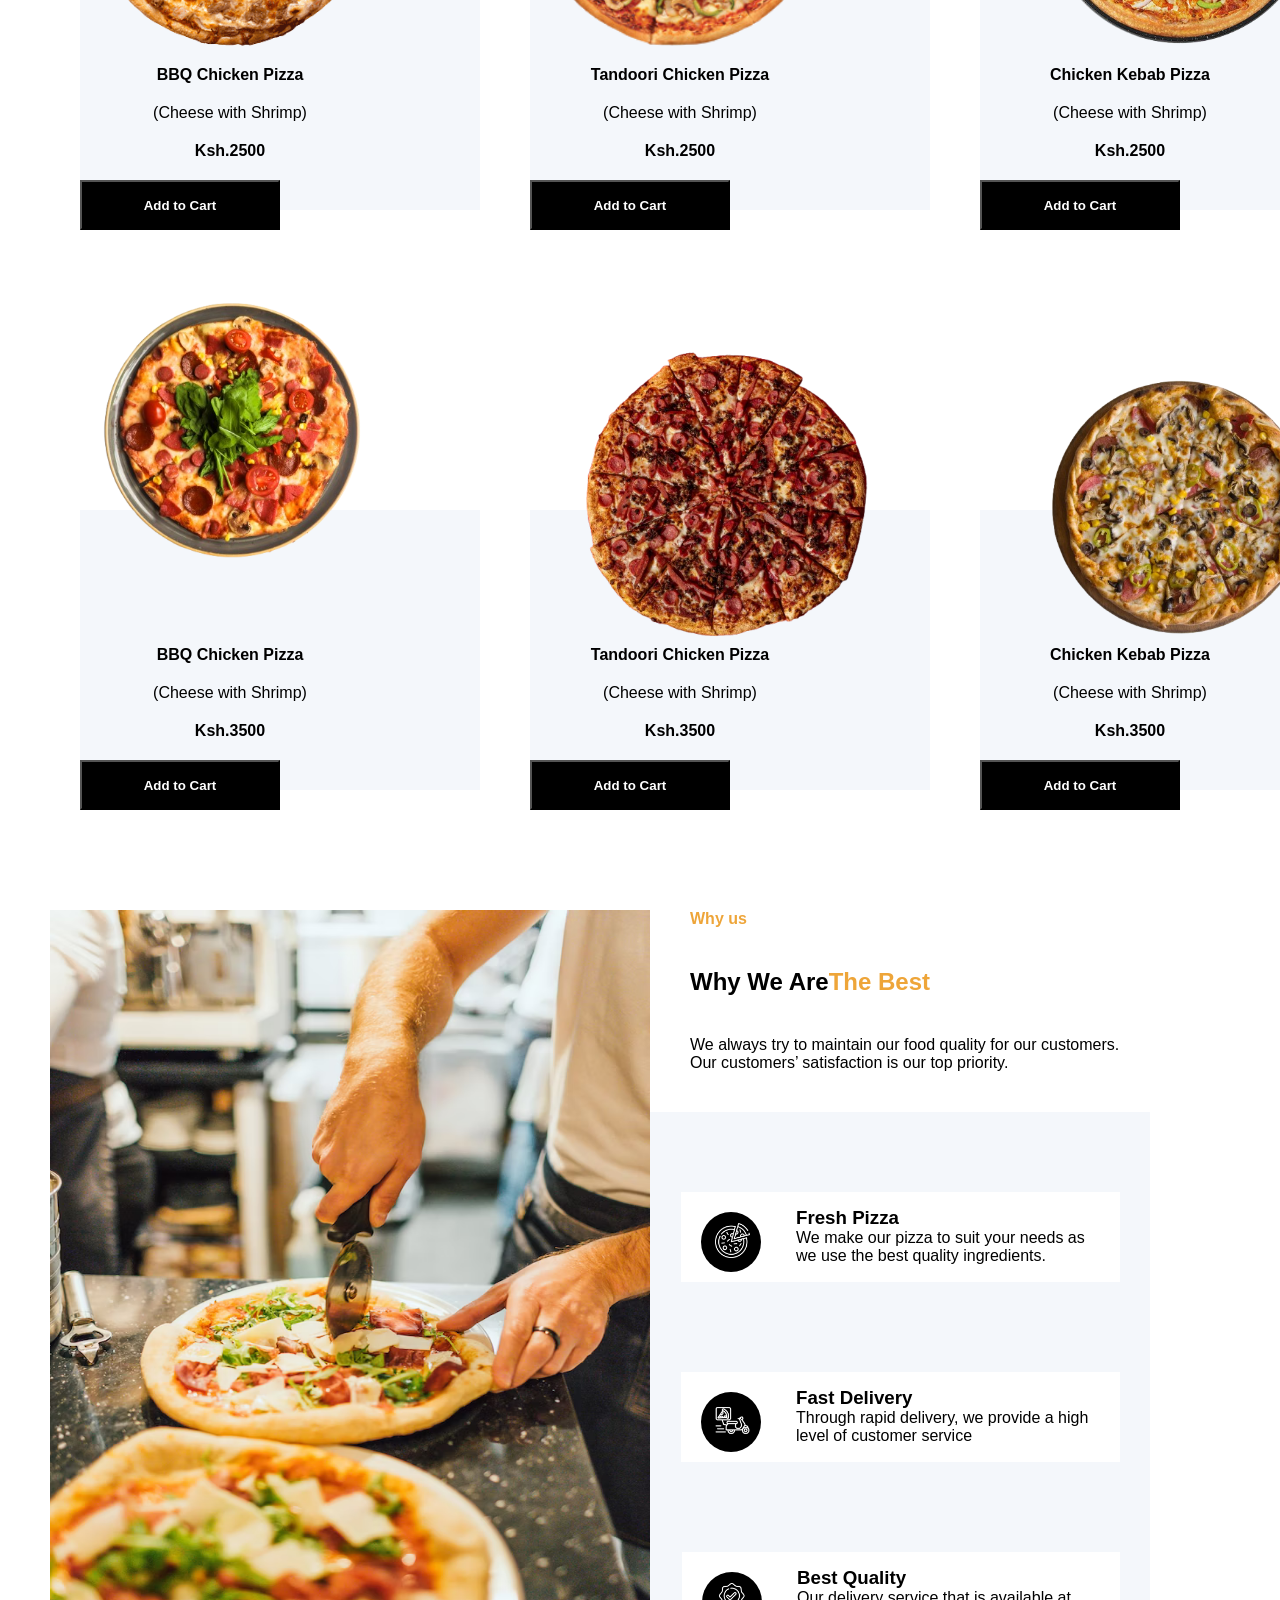
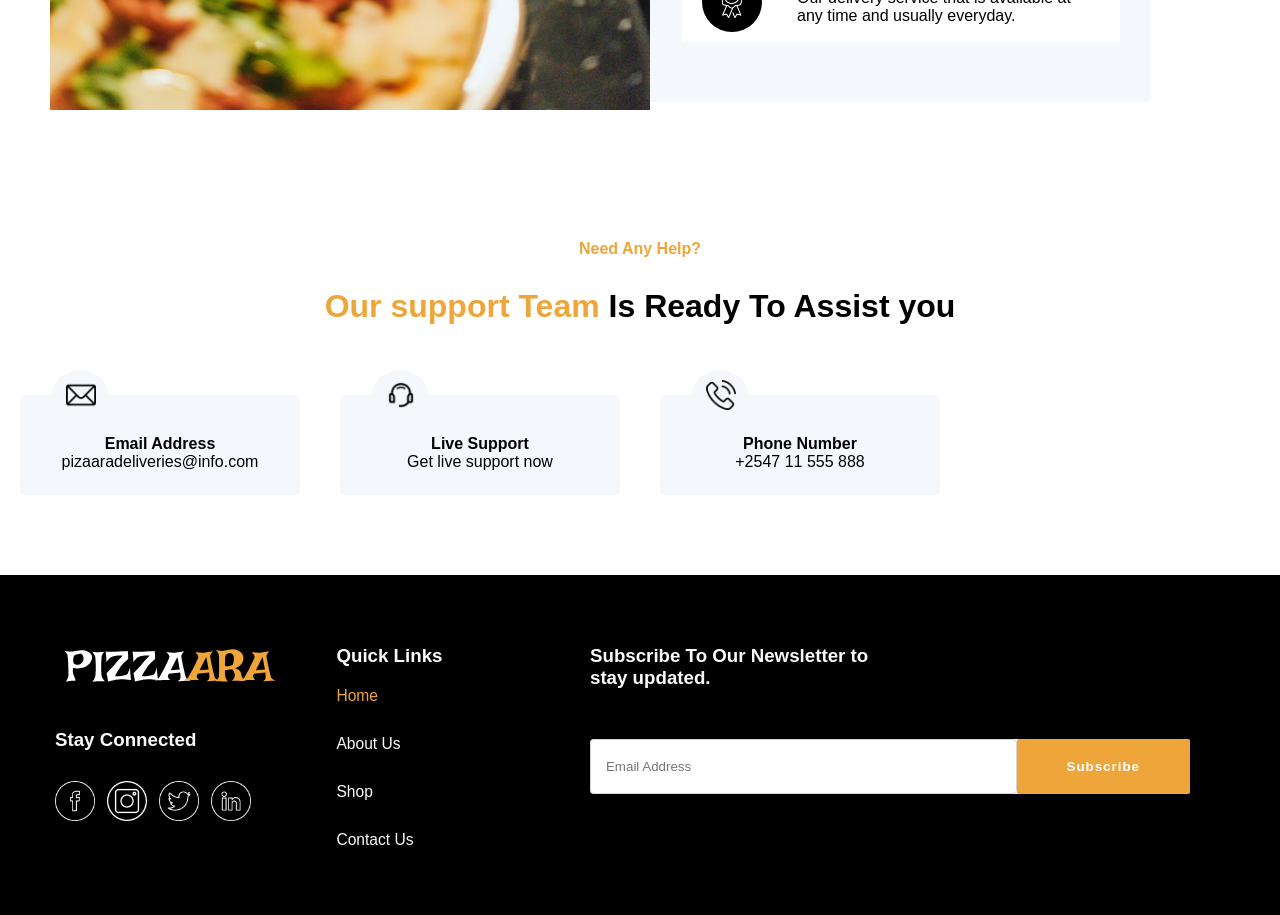
==== commit 9f0cb6e0: "home_page" ====
--- a/index.html
+++ b/index.html
@@ -7,8 +7,6 @@
     <link rel="stylesheet" href="css/style.css" />
   </head>
   <body>
-
-
     <!-- start of navbar -->
     <nav class="r head">
       <div class="r">
@@ -44,7 +42,6 @@
     </nav>
     <!-- End of navbar -->
 
-
     <!-- start of Hero-section -->
     <main class="main">
       <section class="section1">
@@ -70,6 +67,7 @@
             </p>
             <div class="input">
               <form>
+               <img src="images/magnifying-glass-solid-full.svg" width="30px">
                 <input type="text" placeholder="Find Pizza Type" />
                 <button type="submit">Search</button>
               </form>
@@ -373,7 +371,7 @@
             <div class="q">
               <div class="top-div">
                 <img
-                  src="images/barbecue-chicken-pizza.png"
+                  src="images/meat3-removebg-preview.png"
                   width="300"
                   class="e"
                 />
@@ -393,7 +391,7 @@
           <div class="q2">
             <div class="q">
               <div class="top-div">
-                <img src="images/tandoori-chicken.png" width="300" class="e" />
+                <img src="images/meat2-removebg-preview.png" width="450" class="e" />
               </div>
               <div class="qA">
                 <h4 class="qa">Tandoori Chicken Pizza</h4>
@@ -410,7 +408,7 @@
           <div class="q2">
             <div class="q">
               <div class="top-div">
-                <img src="images/chicken-kebab.png" width="400" class="e" />
+                <img src="images/meat1-removebg-preview.png" width="400" class="e" />
               </div>
               <div class="qA">
                 <h4 class="qa">Chicken Kebab Pizza</h4>
@@ -507,24 +505,33 @@
         >
         <div class="sect1">
           <div class="d1">
+             <div  class="n1">
+              <img src="images/mail.png" width="30px" class="mai">
+            </div>
             <h4>Email Address</h4>
             <p>pizaaradeliveries@info.com</p>
           </div>
           <div class="d1">
+             <div class="n1">
+              <img src="images/live-support.png" width="30px" class="mai">
+            </div>
             <h4>Live Support</h4>
             <p>Get live support now</p>
           </div>
           <div class="d1">
+            <div  class="n1">
+              <img src="images/phone.png" width="30px" class="mai">
+            </div>
+
             <h4>Phone Number</h4>
             <p>+2547 11 555 888</p>
           </div>
         </div>
       </section>
     </main>
-<!-- End of Hero-section -->
-
-
-<!-- Start of Footer -->
+    <!-- End of Hero-section -->
+
+    <!-- Start of Footer -->
     <footer class="footer">
       <div class="foot">
         <div class="dimg">
@@ -575,7 +582,5 @@
       </div>
     </footer>
     <!-- End of Footer -->
-
-
   </body>
 </html>
--- a/css/style.css
+++ b/css/style.css
@@ -80,8 +80,6 @@
   background-color: black;
   width: 35px;
   height: 35px;
-  /* border-radius: 50%; */
-  margin:;
   justify-self: center;
   margin-top: 12px;
 }
@@ -195,7 +193,6 @@
   justify-self: center;
 }
 .q {
-  background-color:;
   width: 300px;
   height: px;
   justify-items: center;
@@ -348,6 +345,20 @@
   justify-items: center;
   padding-top: 50px;
 }
+.n1{
+  margin-bottom: 5px;
+  background-color: #f4f7fb;
+  width: 60px;
+  height: 60px;
+  border-radius: 50%;
+  position: absolute;
+  bottom: 60px;
+}
+.mai{
+  margin-left: 1px;
+  margin-top: 10px;
+  
+}
 .d1 {
   background-color: #f4f7fb;
   border-radius: 4px;
@@ -357,6 +368,8 @@
   height: 100px;
   text-align: center;
   margin: 20px;
+  position: relative;
+  justify-items: center;
 }
 h2 {
   font-size: xx-large;
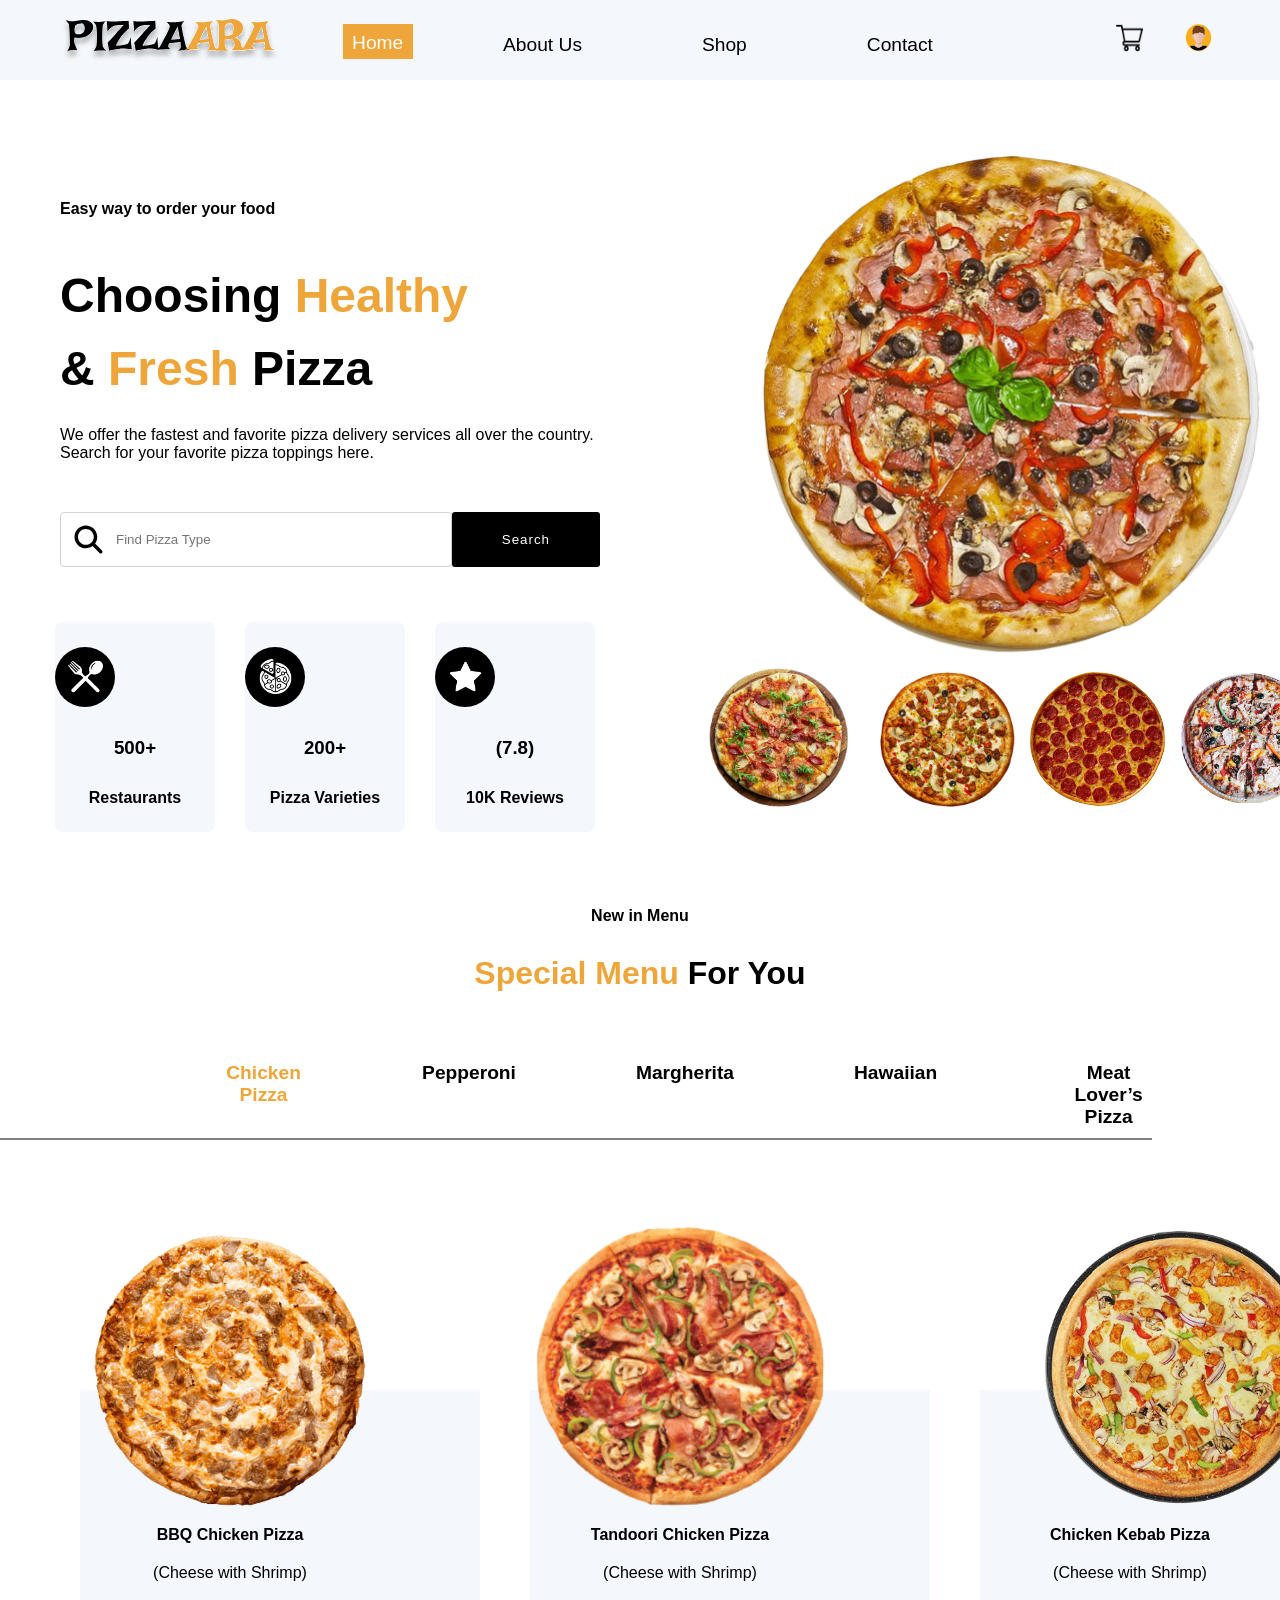
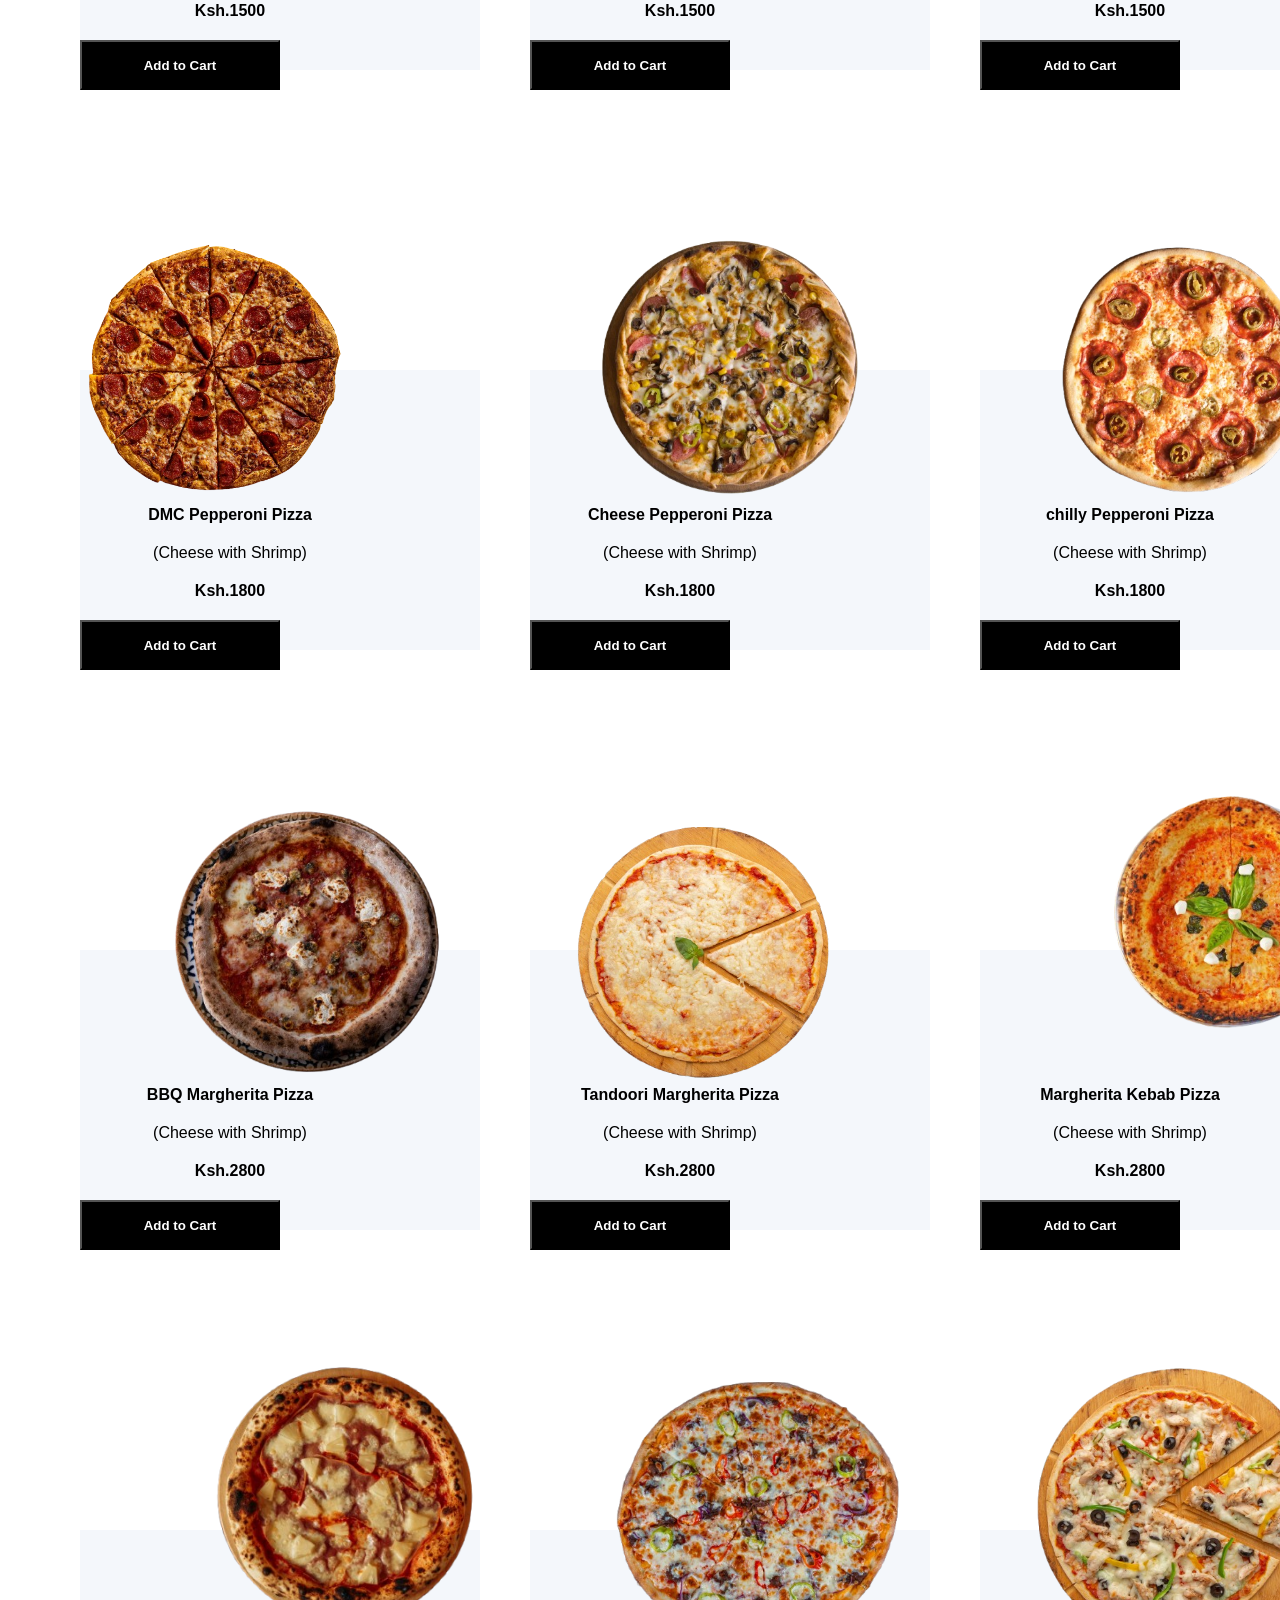
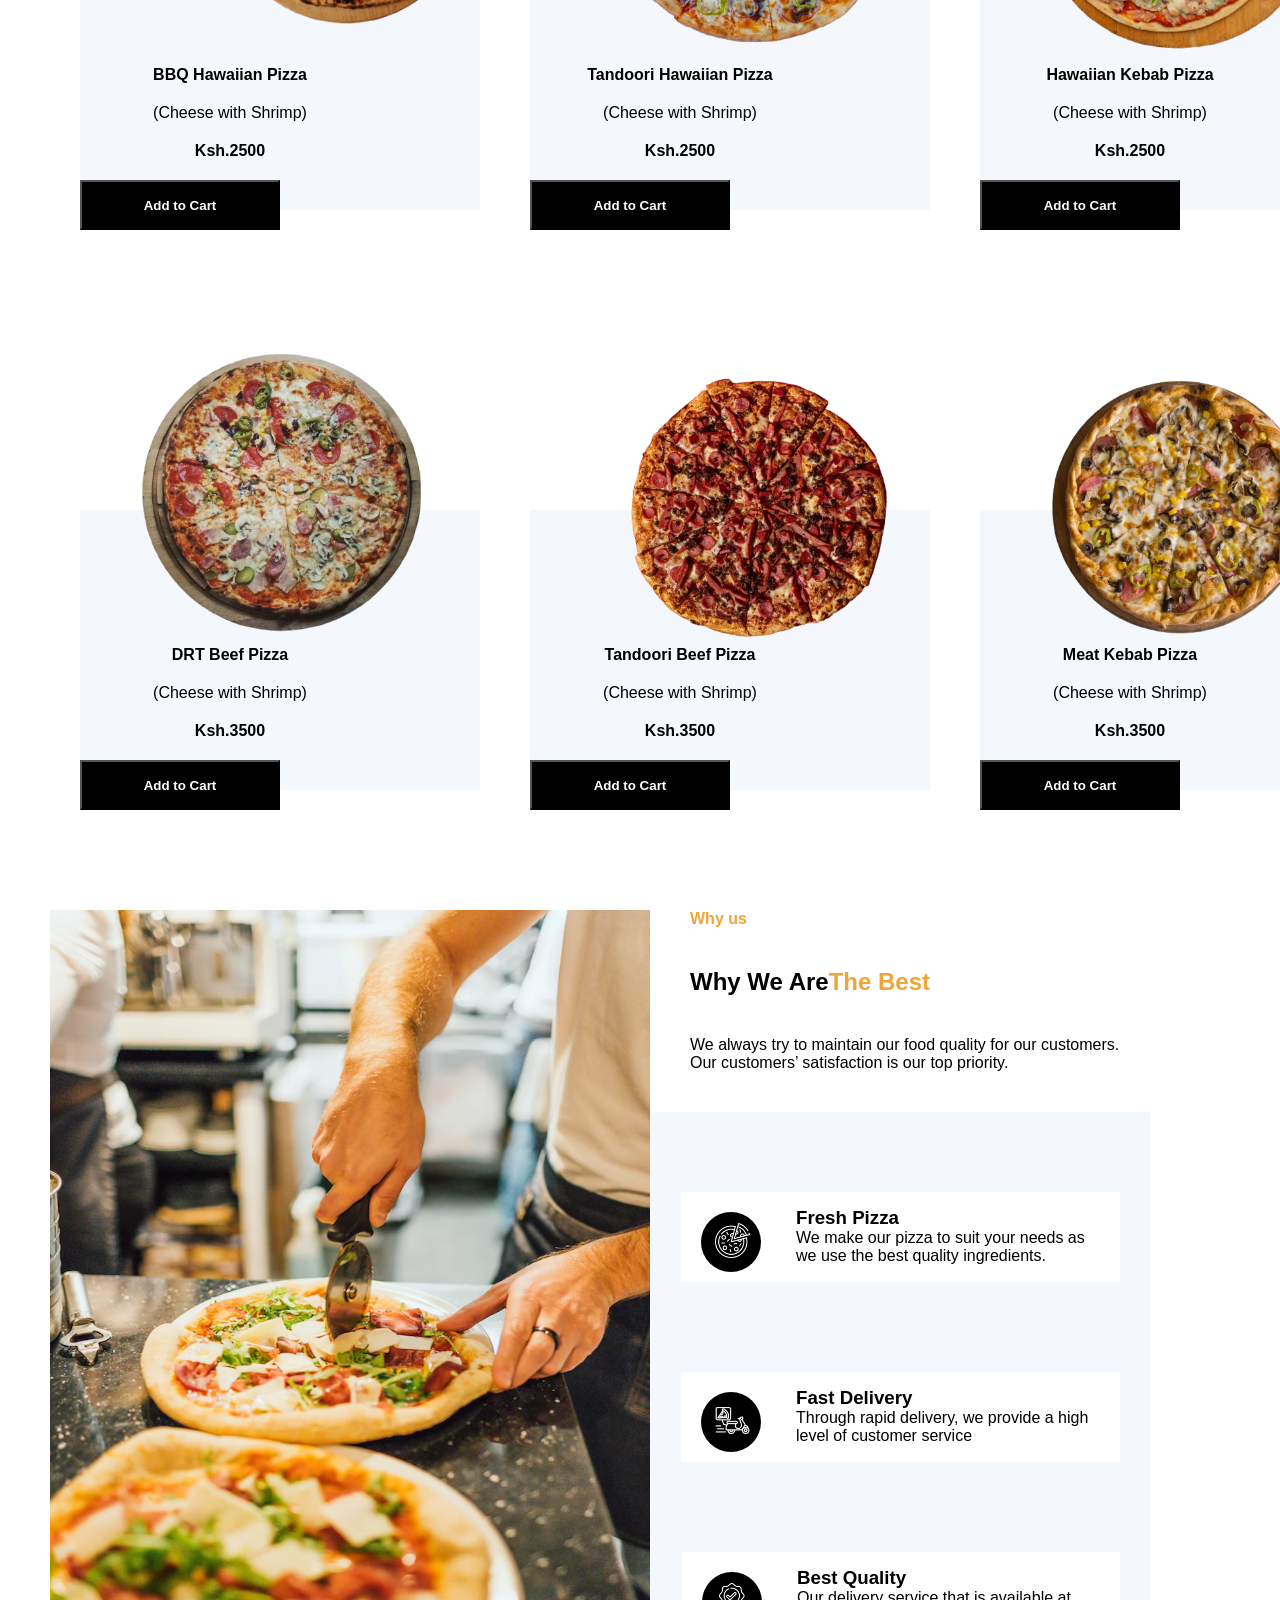
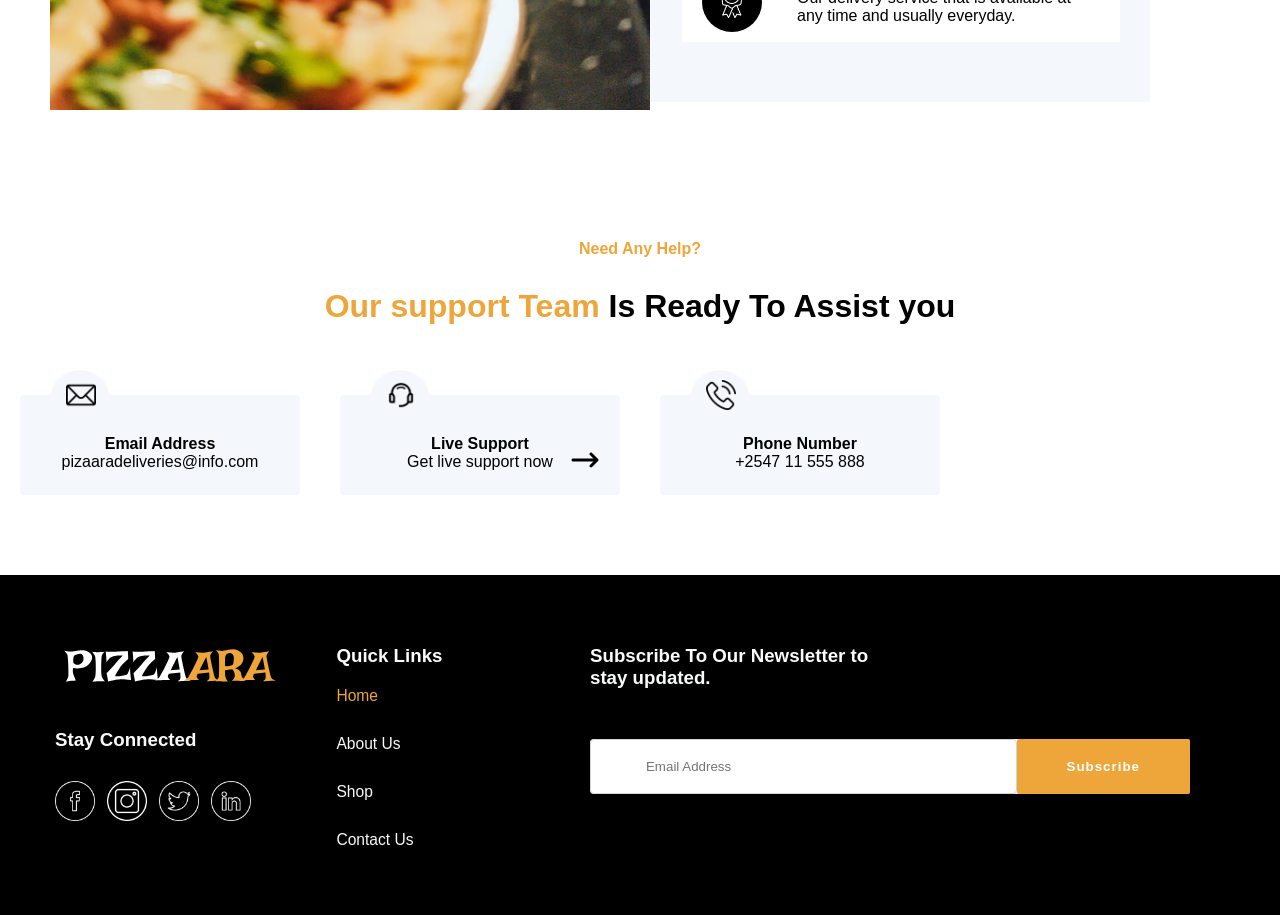
==== commit fe6b6782: "Home-Page" ====
--- a/index.html
+++ b/index.html
@@ -67,8 +67,7 @@
             </p>
             <div class="input">
               <form>
-               <img src="images/magnifying-glass-solid-full.svg" width="30px">
-                <input type="text" placeholder="Find Pizza Type" />
+                <input type="text" placeholder="Find Pizza Type" class="mag" />
                 <button type="submit">Search</button>
               </form>
             </div>
@@ -197,13 +196,79 @@
             <div class="q">
               <div class="top-div">
                 <img
-                  src="images/barbecue-chicken-pizza.png"
-                  width="300"
-                  class="e"
-                />
-              </div>
-              <div class="qA">
-                <h4 class="qa">BBQ Chicken Pizza</h4>
+                  src="images/pep1-removebg-preview.png"
+                  width="265"
+                  class="e"
+                />
+              </div>
+              <div class="qA">
+                <h4 class="qa">DMC Pepperoni Pizza</h4>
+                <p class="qa">(Cheese with Shrimp)</p>
+                <h4 class="qa">Ksh.1800</h4>
+              </div>
+              <div class="bottom-div">
+                <button class="button2"><strong>Add to Cart</strong></button>
+              </div>
+            </div>
+          </div>
+        </div>
+        <div>
+          <div class="q2">
+            <div class="q">
+              <div class="top-div">
+                <img
+                  src="images/pep2-removebg-preview.png"
+                  width="400"
+                  class="e"
+                />
+              </div>
+              <div class="qA">
+                <h4 class="qa">Cheese Pepperoni Pizza</h4>
+                <p class="qa">(Cheese with Shrimp)</p>
+                <h4 class="qa">Ksh.1800</h4>
+              </div>
+              <div class="bottom-div">
+                <button class="button2"><strong>Add to Cart</strong></button>
+              </div>
+            </div>
+          </div>
+        </div>
+        <div>
+          <div class="q2">
+            <div class="q">
+              <div class="top-div">
+                <img
+                  src="images/pep3-removebg-preview.png"
+                  width="400"
+                  class="e"
+                />
+              </div>
+              <div class="qA">
+                <h4 class="qa">chilly Pepperoni Pizza</h4>
+                <p class="qa">(Cheese with Shrimp)</p>
+                <h4 class="qa">Ksh.1800</h4>
+              </div>
+              <div class="bottom-div">
+                <button class="button2"><strong>Add to Cart</strong></button>
+              </div>
+            </div>
+          </div>
+        </div>
+      </section>
+
+      <section class="qs">
+        <div>
+          <div class="q2">
+            <div class="q">
+              <div class="top-div">
+                <img
+                  src="images/MAG1-removebg-preview.png"
+                  width="450"
+                  class="e"
+                />
+              </div>
+              <div class="qA">
+                <h4 class="qa">BBQ Margherita Pizza</h4>
                 <p class="qa">(Cheese with Shrimp)</p>
                 <h4 class="qa">Ksh.2800</h4>
               </div>
@@ -217,10 +282,14 @@
           <div class="q2">
             <div class="q">
               <div class="top-div">
-                <img src="images/tandoori-chicken.png" width="300" class="e" />
-              </div>
-              <div class="qA">
-                <h4 class="qa">Tandoori Chicken Pizza</h4>
+                <img
+                  src="images/MAG2-removebg-preview.png"
+                  width="340"
+                  class="e"
+                />
+              </div>
+              <div class="qA">
+                <h4 class="qa">Tandoori Margherita Pizza</h4>
                 <p class="qa">(Cheese with Shrimp)</p>
                 <h4 class="qa">Ksh.2800</h4>
               </div>
@@ -234,10 +303,14 @@
           <div class="q2">
             <div class="q">
               <div class="top-div">
-                <img src="images/chicken-kebab.png" width="400" class="e" />
-              </div>
-              <div class="qA">
-                <h4 class="qa">Chicken Kebab Pizza</h4>
+                <img
+                  src="images/MAG3-removebg-preview.png"
+                  width="500"
+                  class="e"
+                />
+              </div>
+              <div class="qA">
+                <h4 class="qa">Margherita Kebab Pizza</h4>
                 <p class="qa">(Cheese with Shrimp)</p>
                 <h4 class="qa">Ksh.2800</h4>
               </div>
@@ -255,49 +328,57 @@
             <div class="q">
               <div class="top-div">
                 <img
-                  src="images/barbecue-chicken-pizza.png"
-                  width="300"
-                  class="e"
-                />
-              </div>
-              <div class="qA">
-                <h4 class="qa">BBQ Chicken Pizza</h4>
-                <p class="qa">(Cheese with Shrimp)</p>
-                <h4 class="qa">Ksh.1800</h4>
-              </div>
-              <div class="bottom-div">
-                <button class="button2"><strong>Add to Cart</strong></button>
-              </div>
-            </div>
-          </div>
-        </div>
-        <div>
-          <div class="q2">
-            <div class="q">
-              <div class="top-div">
-                <img src="images/tandoori-chicken.png" width="300" class="e" />
-              </div>
-              <div class="qA">
-                <h4 class="qa">Tandoori Chicken Pizza</h4>
-                <p class="qa">(Cheese with Shrimp)</p>
-                <h4 class="qa">Ksh.1800</h4>
-              </div>
-              <div class="bottom-div">
-                <button class="button2"><strong>Add to Cart</strong></button>
-              </div>
-            </div>
-          </div>
-        </div>
-        <div>
-          <div class="q2">
-            <div class="q">
-              <div class="top-div">
-                <img src="images/chicken-kebab.png" width="400" class="e" />
-              </div>
-              <div class="qA">
-                <h4 class="qa">Chicken Kebab Pizza</h4>
-                <p class="qa">(Cheese with Shrimp)</p>
-                <h4 class="qa">Ksh.1800</h4>
+                  src="images/HAW1-removebg-preview.png"
+                  width="540"
+                  class="pic2"
+                />
+              </div>
+              <div class="qA">
+                <h4 class="qa">BBQ Hawaiian Pizza</h4>
+                <p class="qa">(Cheese with Shrimp)</p>
+                <h4 class="qa">Ksh.2500</h4>
+              </div>
+              <div class="bottom-div">
+                <button class="button2"><strong>Add to Cart</strong></button>
+              </div>
+            </div>
+          </div>
+        </div>
+        <div>
+          <div class="q2">
+            <div class="q">
+              <div class="top-div">
+                <img
+                  src="images/haw2-removebg-preview.png"
+                  width="450"
+                  class="e"
+                />
+              </div>
+              <div class="qA">
+                <h4 class="qa">Tandoori Hawaiian Pizza</h4>
+                <p class="qa">(Cheese with Shrimp)</p>
+                <h4 class="qa">Ksh.2500</h4>
+              </div>
+              <div class="bottom-div">
+                <button class="button2"><strong>Add to Cart</strong></button>
+              </div>
+            </div>
+          </div>
+        </div>
+        <div>
+          <div class="q2">
+            <div class="q">
+              <div class="top-div">
+                <img
+                  src="images/haw3-removebg-preview.png"
+                  width="400"
+                  class="e"
+                />
+              </div>
+              <div class="qA">
+                <h4 class="qa">Hawaiian Kebab Pizza</h4>
+                <p class="qa">(Cheese with Shrimp)</p>
+                <h4 class="qa">Ksh.2500</h4>
               </div>
               <div class="bottom-div">
                 <button class="button2"><strong>Add to Cart</strong></button>
@@ -313,71 +394,13 @@
             <div class="q">
               <div class="top-div">
                 <img
-                  src="images/barbecue-chicken-pizza.png"
-                  width="300"
-                  class="e"
-                />
-              </div>
-              <div class="qA">
-                <h4 class="qa">BBQ Chicken Pizza</h4>
-                <p class="qa">(Cheese with Shrimp)</p>
-                <h4 class="qa">Ksh.2500</h4>
-              </div>
-              <div class="bottom-div">
-                <button class="button2"><strong>Add to Cart</strong></button>
-              </div>
-            </div>
-          </div>
-        </div>
-        <div>
-          <div class="q2">
-            <div class="q">
-              <div class="top-div">
-                <img src="images/tandoori-chicken.png" width="300" class="e" />
-              </div>
-              <div class="qA">
-                <h4 class="qa">Tandoori Chicken Pizza</h4>
-                <p class="qa">(Cheese with Shrimp)</p>
-                <h4 class="qa">Ksh.2500</h4>
-              </div>
-              <div class="bottom-div">
-                <button class="button2"><strong>Add to Cart</strong></button>
-              </div>
-            </div>
-          </div>
-        </div>
-        <div>
-          <div class="q2">
-            <div class="q">
-              <div class="top-div">
-                <img src="images/chicken-kebab.png" width="400" class="e" />
-              </div>
-              <div class="qA">
-                <h4 class="qa">Chicken Kebab Pizza</h4>
-                <p class="qa">(Cheese with Shrimp)</p>
-                <h4 class="qa">Ksh.2500</h4>
-              </div>
-              <div class="bottom-div">
-                <button class="button2"><strong>Add to Cart</strong></button>
-              </div>
-            </div>
-          </div>
-        </div>
-      </section>
-
-      <section class="qs">
-        <div>
-          <div class="q2">
-            <div class="q">
-              <div class="top-div">
-                <img
-                  src="images/meat3-removebg-preview.png"
-                  width="300"
-                  class="e"
-                />
-              </div>
-              <div class="qA">
-                <h4 class="qa">BBQ Chicken Pizza</h4>
+                  src="images/MEAT3-removebg-preview.png"
+                  width="400"
+                  class="pic1"
+                />
+              </div>
+              <div class="qA">
+                <h4 class="qa">DRT Beef Pizza</h4>
                 <p class="qa">(Cheese with Shrimp)</p>
                 <h4 class="qa">Ksh.3500</h4>
               </div>
@@ -391,10 +414,14 @@
           <div class="q2">
             <div class="q">
               <div class="top-div">
-                <img src="images/meat2-removebg-preview.png" width="450" class="e" />
-              </div>
-              <div class="qA">
-                <h4 class="qa">Tandoori Chicken Pizza</h4>
+                <img
+                  src="images/meat2-removebg-preview.png"
+                  width="410"
+                  class="pic"
+                />
+              </div>
+              <div class="qA">
+                <h4 class="qa">Tandoori Beef Pizza</h4>
                 <p class="qa">(Cheese with Shrimp)</p>
                 <h4 class="qa">Ksh.3500</h4>
               </div>
@@ -408,10 +435,14 @@
           <div class="q2">
             <div class="q">
               <div class="top-div">
-                <img src="images/meat1-removebg-preview.png" width="400" class="e" />
-              </div>
-              <div class="qA">
-                <h4 class="qa">Chicken Kebab Pizza</h4>
+                <img
+                  src="images/meat1-removebg-preview.png"
+                  width="400"
+                  class="e"
+                />
+              </div>
+              <div class="qA">
+                <h4 class="qa">Meat Kebab Pizza</h4>
                 <p class="qa">(Cheese with Shrimp)</p>
                 <h4 class="qa">Ksh.3500</h4>
               </div>
@@ -505,22 +536,22 @@
         >
         <div class="sect1">
           <div class="d1">
-             <div  class="n1">
-              <img src="images/mail.png" width="30px" class="mai">
+            <div class="n1">
+              <img src="images/mail.png" width="30px" class="mai" />
             </div>
             <h4>Email Address</h4>
             <p>pizaaradeliveries@info.com</p>
           </div>
-          <div class="d1">
-             <div class="n1">
-              <img src="images/live-support.png" width="30px" class="mai">
+          <div class="d1 Da">
+            <div class="n1">
+              <img src="images/live-support.png" width="30px" class="mai" />
             </div>
             <h4>Live Support</h4>
             <p>Get live support now</p>
           </div>
           <div class="d1">
-            <div  class="n1">
-              <img src="images/phone.png" width="30px" class="mai">
+            <div class="n1">
+              <img src="images/phone.png" width="30px" class="mai" />
             </div>
 
             <h4>Phone Number</h4>
--- a/css/style.css
+++ b/css/style.css
@@ -4,6 +4,10 @@
   box-sizing: border-box;
   font-family: "Kanit", sans-serif;
 }
+.pic {
+  margin-left: 50px;
+}
+
 .r {
   display: flex;
   align-content: center;
@@ -189,6 +193,13 @@
   padding-left: 40px;
   margin-top: 70px;
 }
+.mag {
+  background-image: url(../images/magnifying-glass-solid-full.svg);
+  background-repeat: no-repeat;
+  background-size: 35px;
+  background-position: 10px;
+}
+
 hr {
   justify-self: center;
 }
@@ -211,14 +222,20 @@
   margin-top: 150px;
 }
 .qA {
-  /* padding-bottom: 30px; */
   text-align: center;
 }
 .qa {
   margin-bottom: 20px;
 }
+.Da {
+  background-image: url(../images/arrow-right-long-solid-full.svg);
+  background-repeat: no-repeat;
+  background-size: 30px;
+  background-position: 230px 50px;
+}
 .top-div {
   position: relative;
+  padding-top: 50px;
 }
 .qs {
   display: flex;
@@ -337,7 +354,7 @@
   padding-bottom: 30px;
 }
 input[type="text"] {
-  padding: 15px;
+  padding-left: 55px;
 }
 .sec2 {
   text-align: center;
@@ -345,7 +362,7 @@
   justify-items: center;
   padding-top: 50px;
 }
-.n1{
+.n1 {
   margin-bottom: 5px;
   background-color: #f4f7fb;
   width: 60px;
@@ -354,10 +371,9 @@
   position: absolute;
   bottom: 60px;
 }
-.mai{
+.mai {
   margin-left: 1px;
   margin-top: 10px;
-  
 }
 .d1 {
   background-color: #f4f7fb;
